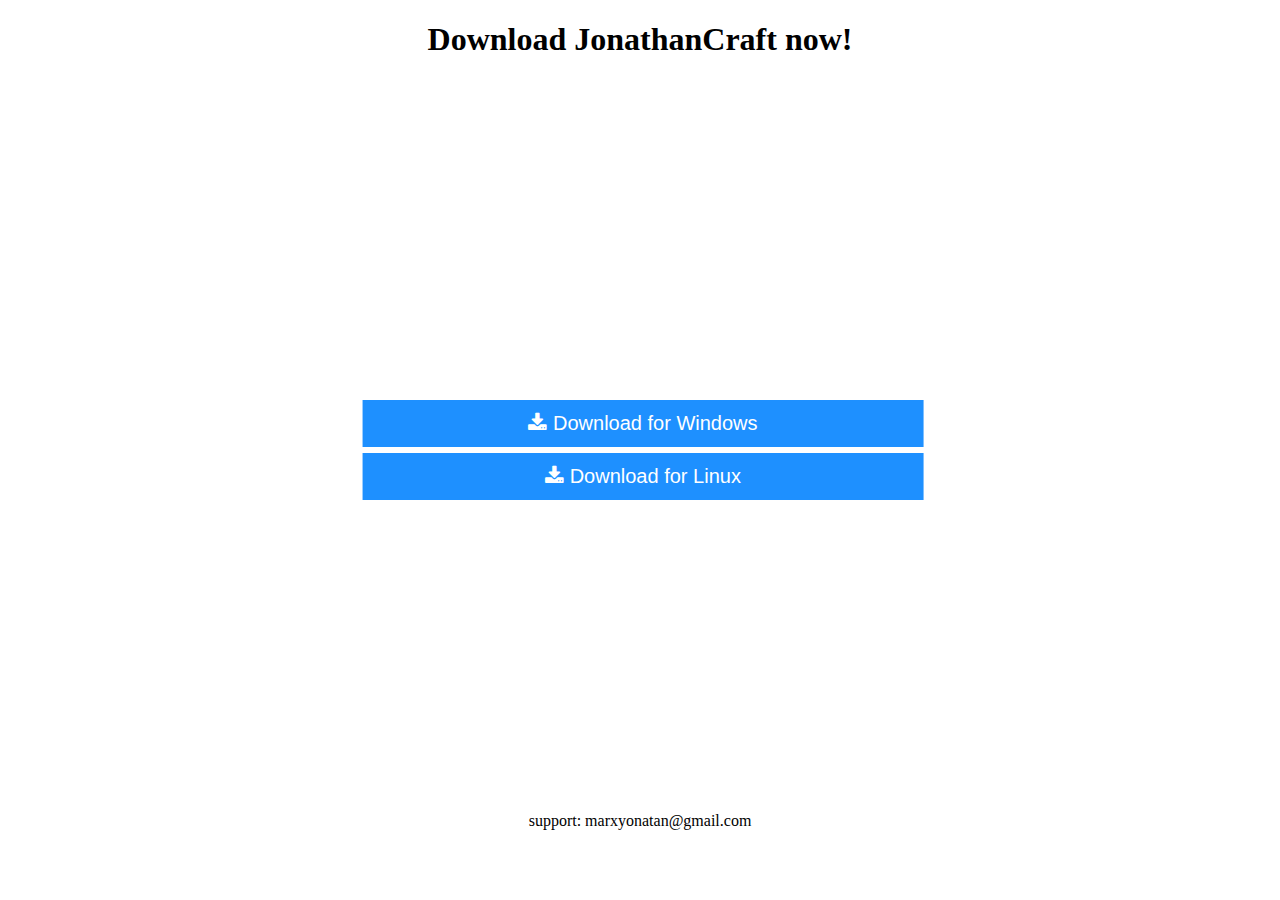
==== index.html @ 52ecd573 "Add files via upload" ====
<!DOCTYPE html>
<html>
  <head>
    <meta charset="utf-8">
    <meta name="viewport" content="width=device-width">
    <title>Download JonatanCraft</title>
    <link href="style.css" rel="stylesheet" type="text/css" />
	<link rel="stylesheet" href="https://cdnjs.cloudflare.com/ajax/libs/font-awesome/4.7.0/css/font-awesome.min.css">
  </head>
  <body>

	<div class="container">
		<h1>Download JonathanCraft now!</h1>
  		<div class="center">
			
			<a href="jonathancraft-installer.exe" download="jonathancraft-installer.exe">
				<button class="btn" style="width:100%"><i class="fa fa-download"></i> Download for Windows</button>
			</a>
			<a href="installer.bash" download="installer.bash">
				<button class="btn" style="width:100%"><i class="fa fa-download"></i> Download for Linux‎‎‎</button>
			</a>	
 		</div>
		<p class="support">support: marxyonatan@gmail.com</p>
	</div>


	
    <script src="script.js"></script>
  </body>
</html>
---- style.css ----
/* Style buttons */
.btn {
  background-color: DodgerBlue;
  border: none;
  color: white;
  padding: 12px 30px;
  cursor: pointer;
  font-size: 20px;;
  margin: 3px;
}

/* Darker background on mouse-over */
.btn:hover {
  background-color: RoyalBlue;
}

.container {
  height: 200px;
  /* position: relative; */

}

.center {
  margin: 0;
  position: absolute;
  top: 50%;
  left: 50%;
  -ms-transform: translate(-50%, -50%);
  transform: translate(-50%, -50%);
}

h1 {
	text-align:center;
}

h3 {
	text-align: center;
}

.support {
    bottom: 5%;
	position: absolute;
   // top: 50%;
    left: 50%;
    -ms-transform: translate(-50%, -50%);
    transform: translate(-50%, -50%);
}
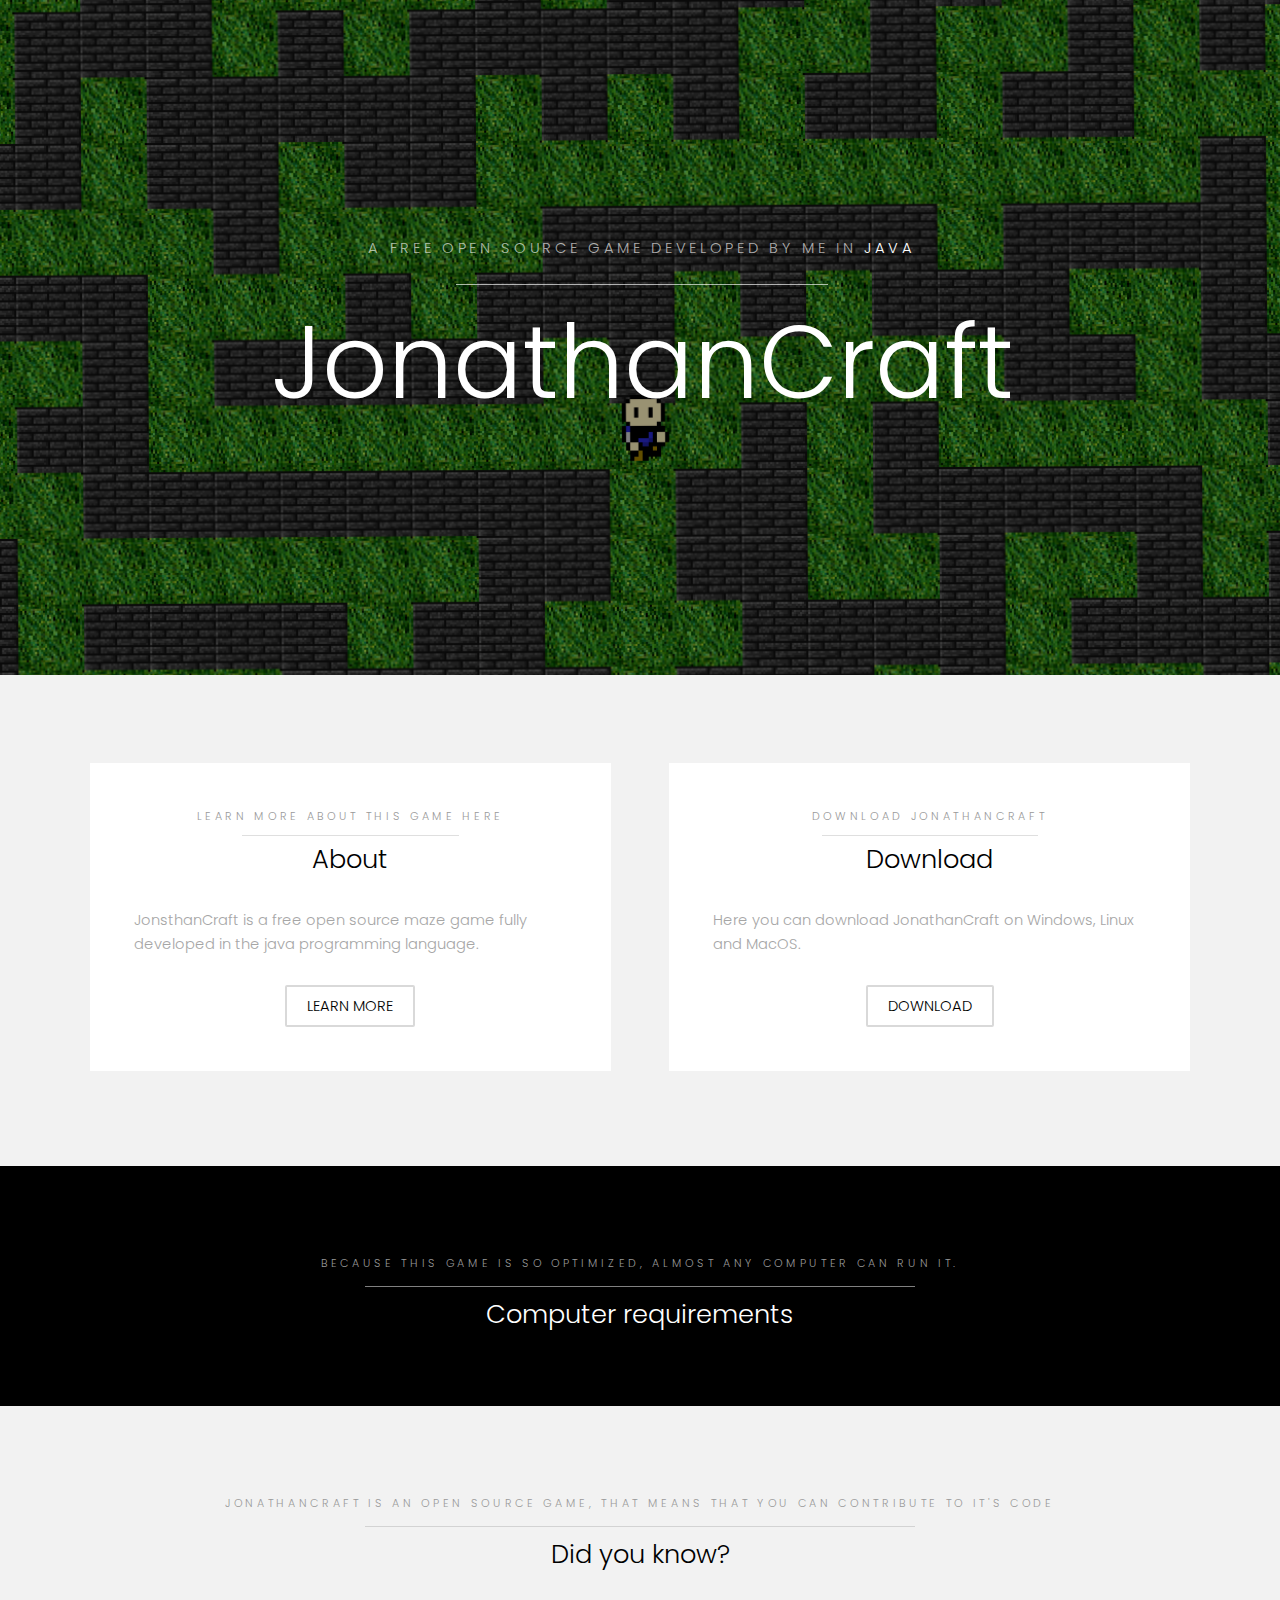
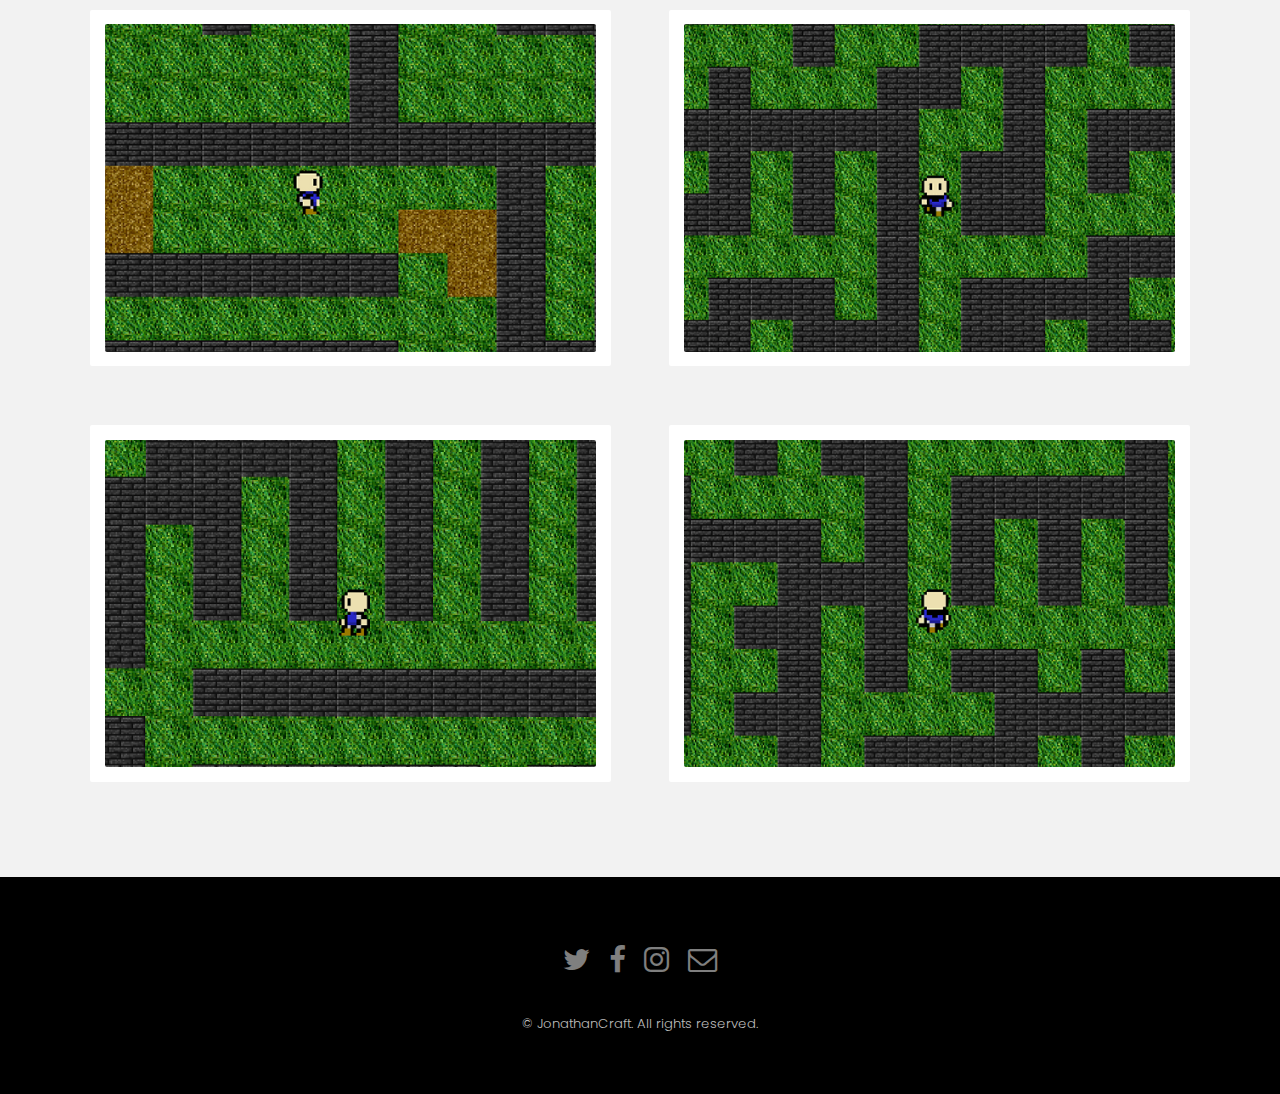
==== commit eeed9e4f: "Add files via upload" ====
--- a/index.html
+++ b/index.html
@@ -1,30 +1,187 @@
-<!DOCTYPE html>
+<!DOCTYPE HTML>
+
 <html>
-  <head>
-    <meta charset="utf-8">
-    <meta name="viewport" content="width=device-width">
-    <title>Download JonatanCraft</title>
-    <link href="style.css" rel="stylesheet" type="text/css" />
-	<link rel="stylesheet" href="https://cdnjs.cloudflare.com/ajax/libs/font-awesome/4.7.0/css/font-awesome.min.css">
-  </head>
-  <body>
+	<head>
+		<title>JonathanCraft</title>
+		<meta charset="utf-8" />
+		<meta name="viewport" content="width=device-width, initial-scale=1" />
+		<link rel="stylesheet" href="assets/css/main.css" />
+	</head>
+	<body>
 
-	<div class="container">
-		<h1>Download JonathanCraft now!</h1>
-  		<div class="center">
-			
-			<a href="jonathancraft-installer.exe" download="jonathancraft-installer.exe">
-				<button class="btn" style="width:100%"><i class="fa fa-download"></i> Download for Windows</button>
-			</a>
-			<a href="installer.bash" download="installer.bash">
-				<button class="btn" style="width:100%"><i class="fa fa-download"></i> Download for Linux‎‎‎</button>
-			</a>	
- 		</div>
-		<p class="support">support: marxyonatan@gmail.com</p>
-	</div>
+		<!-- Header -->
+			<header id="header" class="alt">
+				
+				<!-- <a href="#menu">Menu</a> -->
+			</header>
+
+		<!-- Nav -->
+			<!-- <nav id="menu">
+				<ul class="links">
+					<li><a href="index.html">Home</a></li>
+					<li><a href="generic.html">Generic</a></li>
+					<li><a href="elements.html">Elements</a></li>
+				</ul>
+			</nav> -->
+
+		<!-- Banner -->
+			<section class="banner full">
+				<article>
+					<img src="images/slide01.png" alt="" />
+					<div class="inner">
+						<header>
+							<p>A free open source game developed by me in  <a href="https://www.oracle.com/java/">Java</a></p>
+							<h2>JonathanCraft</h2>
+						</header>
+					</div>
+				</article>
+				<!-- <article>
+					<img src="images/slide02.jpg" alt="" />
+					<div class="inner">
+						<header>
+							<p>Lorem ipsum dolor sit amet nullam feugiat</p>
+							<h2>Magna etiam</h2>
+						</header>
+					</div>
+				</article>
+				<article>
+					<img src="images/slide03.jpg"  alt="" />
+					<div class="inner">
+						<header>
+							<p>Sed cursus aliuam veroeros lorem ipsum nullam</p>
+							<h2>Tempus dolor</h2>
+						</header>
+					</div>
+				</article>
+				<article>
+					<img src="images/slide04.jpg"  alt="" />
+					<div class="inner">
+						<header>
+							<p>Adipiscing lorem ipsum feugiat sed phasellus consequat</p>
+							<h2>Etiam feugiat</h2>
+						</header>
+					</div>
+				</article>
+				<article>
+					<img src="images/slide05.jpg"  alt="" />
+					<div class="inner">
+						<header>
+							<p>Ipsum dolor sed magna veroeros lorem ipsum</p>
+							<h2>Lorem adipiscing</h2>
+						</header>
+					</div>
+				</article> -->
+			</section>
+
+		<!-- One -->
+			<section id="one" class="wrapper style2">
+				<div class="inner">
+					<div class="grid-style">
+
+						<div>
+							<div class="box">
+								<div class="image fit">
+									<img src="images/pic02.jpg" alt="" />
+								</div>
+								<div class="content">
+									<header class="align-center">
+										<p>Learn more about this game here</p>
+										<h2>About</h2>
+									</header>
+									<p> JonsthanCraft is a free open source maze game fully developed in the java programming language.</p>
+									<footer class="align-center">
+										<a href="https://github.com/yonatanmx/JonathanCraft/blob/main/README.md" class="button alt">Learn More</a>
+									</footer>
+								</div>
+							</div>
+						</div>
+
+						<div>
+							<div class="box">
+								<div class="image fit">
+									<img src="images/pic03.jpg" alt="" />
+								</div>
+								<div class="content">
+									<header class="align-center">
+										<p>Download JonathanCraft</p>
+										<h2>Download</h2>
+									</header>
+									<p> Here you can download JonathanCraft on Windows, Linux and MacOS.</p>
+									<footer class="align-center">
+										<a href="#" class="button alt">Download</a>
+									</footer>
+								</div>
+							</div>
+						</div>
+
+					</div>
+				</div>
+			</section>
+
+		<!-- Two -->
+			<section id="two" class="wrapper style3">
+				<div class="inner">
+					<header class="align-center">
+						<p>Because this game is so optimized, almost any computer can run it.</p>
+						<h2>Computer requirements</h2>
+					</header>
+				</div>
+			</section>
+
+		<!-- Three -->
+			<section id="three" class="wrapper style2">
+				<div class="inner">
+					<header class="align-center">
+						<p class="special">JonathanCraft is an open source game, that means that you can contribute to it's code</p>
+						<h2>Did you know?</h2>
+					</header>
+					<div class="gallery">
+						<div>
+							<div class="image fit">
+								<a href="#"><img src="images/pic01.png" alt="" /></a>
+							</div>
+						</div>
+						<div>
+							<div class="image fit">
+								<a href="#"><img src="images/pic02.png" alt="" /></a>
+							</div>
+						</div>
+						<div>
+							<div class="image fit">
+								<a href="#"><img src="images/pic03.png" alt="" /></a>
+							</div>
+						</div>
+						<div>
+							<div class="image fit">
+								<a href="#"><img src="images/pic04.png" alt="" /></a>
+							</div>
+						</div>
+					</div>
+				</div>
+			</section>
 
 
-	
-    <script src="script.js"></script>
-  </body>
+		<!-- Footer -->
+			<footer id="footer">
+				<div class="container">
+					<ul class="icons">
+						<li><a href="#" class="icon fa-twitter"><span class="label">Twitter</span></a></li>
+						<li><a href="#" class="icon fa-facebook"><span class="label">Facebook</span></a></li>
+						<li><a href="https://www.instagram.com/Jonathan_Marx1/" class="icon fa-instagram"><span class="label">Instagram</span></a></li>
+						<li><a href="mailto:marxyonatan@gmail.com" class="icon fa-envelope-o"><span class="label">Email</span></a></li>
+					</ul>
+				</div>
+				<div class="copyright">
+					&copy; JonathanCraft. All rights reserved.
+				</div>
+			</footer>
+
+		<!-- Scripts -->
+			<script src="assets/js/jquery.min.js"></script>
+			<script src="assets/js/jquery.scrollex.min.js"></script>
+			<script src="assets/js/skel.min.js"></script>
+			<script src="assets/js/util.js"></script>
+			<script src="assets/js/main.js"></script>
+
+	</body>
 </html>--- a/assets/css/main.css
+++ b/assets/css/main.css
@@ -0,0 +1,4312 @@
+@charset "UTF-8";
+@import url(font-awesome.min.css);
+@import url("https://fonts.googleapis.com/css?family=Poppins:300,400,500,600,700");
+
+/*
+	Hielo by TEMPLATED
+	templated.co @templatedco
+	Released for free under the Creative Commons Attribution 3.0 license (templated.co/license)
+*/
+
+/* Reset */
+
+	html, body, div, span, applet, object, iframe, h1, h2, h3, h4, h5, h6, p, blockquote, pre, a, abbr, acronym, address, big, cite, code, del, dfn, em, img, ins, kbd, q, s, samp, small, strike, strong, sub, sup, tt, var, b, u, i, center, dl, dt, dd, ol, ul, li, fieldset, form, label, legend, table, caption, tbody, tfoot, thead, tr, th, td, article, aside, canvas, details, embed, figure, figcaption, footer, header, hgroup, menu, nav, output, ruby, section, summary, time, mark, audio, video {
+		margin: 0;
+		padding: 0;
+		border: 0;
+		font-size: 100%;
+		font: inherit;
+		vertical-align: baseline;
+	}
+
+	article, aside, details, figcaption, figure, footer, header, hgroup, menu, nav, section {
+		display: block;
+	}
+
+	body {
+		line-height: 1;
+	}
+
+	ol, ul {
+		list-style: none;
+	}
+
+	blockquote, q {
+		quotes: none;
+	}
+
+	blockquote:before, blockquote:after, q:before, q:after {
+		content: '';
+		content: none;
+	}
+
+	table {
+		border-collapse: collapse;
+		border-spacing: 0;
+	}
+
+	body {
+		-webkit-text-size-adjust: none;
+	}
+
+/* Box Model */
+
+	*, *:before, *:after {
+		-moz-box-sizing: border-box;
+		-webkit-box-sizing: border-box;
+		box-sizing: border-box;
+	}
+
+/* Containers */
+
+	.container {
+		margin-left: auto;
+		margin-right: auto;
+	}
+
+	.container.\31 25\25 {
+		width: 100%;
+		max-width: 100rem;
+		min-width: 80rem;
+	}
+
+	.container.\37 5\25 {
+		width: 60rem;
+	}
+
+	.container.\35 0\25 {
+		width: 40rem;
+	}
+
+	.container.\32 5\25 {
+		width: 20rem;
+	}
+
+	.container {
+		width: 80rem;
+	}
+
+	@media screen and (max-width: 1680px) {
+
+		.container.\31 25\25 {
+			width: 100%;
+			max-width: 100rem;
+			min-width: 80rem;
+		}
+
+		.container.\37 5\25 {
+			width: 60rem;
+		}
+
+		.container.\35 0\25 {
+			width: 40rem;
+		}
+
+		.container.\32 5\25 {
+			width: 20rem;
+		}
+
+		.container {
+			width: 80rem;
+		}
+
+	}
+
+	@media screen and (max-width: 1280px) {
+
+		.container.\31 25\25 {
+			width: 100%;
+			max-width: 81.25rem;
+			min-width: 65rem;
+		}
+
+		.container.\37 5\25 {
+			width: 48.75rem;
+		}
+
+		.container.\35 0\25 {
+			width: 32.5rem;
+		}
+
+		.container.\32 5\25 {
+			width: 16.25rem;
+		}
+
+		.container {
+			width: 65rem;
+		}
+
+	}
+
+	@media screen and (max-width: 980px) {
+
+		.container.\31 25\25 {
+			width: 100%;
+			max-width: 112.5%;
+			min-width: 90%;
+		}
+
+		.container.\37 5\25 {
+			width: 67.5%;
+		}
+
+		.container.\35 0\25 {
+			width: 45%;
+		}
+
+		.container.\32 5\25 {
+			width: 22.5%;
+		}
+
+		.container {
+			width: 90%;
+		}
+
+	}
+
+	@media screen and (max-width: 736px) {
+
+		.container.\31 25\25 {
+			width: 100%;
+			max-width: 112.5%;
+			min-width: 90%;
+		}
+
+		.container.\37 5\25 {
+			width: 67.5%;
+		}
+
+		.container.\35 0\25 {
+			width: 45%;
+		}
+
+		.container.\32 5\25 {
+			width: 22.5%;
+		}
+
+		.container {
+			width: 90% !important;
+		}
+
+	}
+
+	@media screen and (max-width: 480px) {
+
+		.container.\31 25\25 {
+			width: 100%;
+			max-width: 112.5%;
+			min-width: 90%;
+		}
+
+		.container.\37 5\25 {
+			width: 67.5%;
+		}
+
+		.container.\35 0\25 {
+			width: 45%;
+		}
+
+		.container.\32 5\25 {
+			width: 22.5%;
+		}
+
+		.container {
+			width: 90% !important;
+		}
+
+	}
+
+/* Grid */
+
+	.row {
+		border-bottom: solid 1px transparent;
+		-moz-box-sizing: border-box;
+		-webkit-box-sizing: border-box;
+		box-sizing: border-box;
+	}
+
+	.row > * {
+		float: left;
+		-moz-box-sizing: border-box;
+		-webkit-box-sizing: border-box;
+		box-sizing: border-box;
+	}
+
+	.row:after, .row:before {
+		content: '';
+		display: block;
+		clear: both;
+		height: 0;
+	}
+
+	.row.uniform > * > :first-child {
+		margin-top: 0;
+	}
+
+	.row.uniform > * > :last-child {
+		margin-bottom: 0;
+	}
+
+	.row.\30 \25 > * {
+		padding: 0 0 0 0rem;
+	}
+
+	.row.\30 \25 {
+		margin: 0 0 -1px 0rem;
+	}
+
+	.row.uniform.\30 \25 > * {
+		padding: 0rem 0 0 0rem;
+	}
+
+	.row.uniform.\30 \25 {
+		margin: 0rem 0 -1px 0rem;
+	}
+
+	.row > * {
+		padding: 0 0 0 2rem;
+	}
+
+	.row {
+		margin: 0 0 -1px -2rem;
+	}
+
+	.row.uniform > * {
+		padding: 2rem 0 0 2rem;
+	}
+
+	.row.uniform {
+		margin: -2rem 0 -1px -2rem;
+	}
+
+	.row.\32 00\25 > * {
+		padding: 0 0 0 4rem;
+	}
+
+	.row.\32 00\25 {
+		margin: 0 0 -1px -4rem;
+	}
+
+	.row.uniform.\32 00\25 > * {
+		padding: 4rem 0 0 4rem;
+	}
+
+	.row.uniform.\32 00\25 {
+		margin: -4rem 0 -1px -4rem;
+	}
+
+	.row.\31 50\25 > * {
+		padding: 0 0 0 3rem;
+	}
+
+	.row.\31 50\25 {
+		margin: 0 0 -1px -3rem;
+	}
+
+	.row.uniform.\31 50\25 > * {
+		padding: 3rem 0 0 3rem;
+	}
+
+	.row.uniform.\31 50\25 {
+		margin: -3rem 0 -1px -3rem;
+	}
+
+	.row.\35 0\25 > * {
+		padding: 0 0 0 1rem;
+	}
+
+	.row.\35 0\25 {
+		margin: 0 0 -1px -1rem;
+	}
+
+	.row.uniform.\35 0\25 > * {
+		padding: 1rem 0 0 1rem;
+	}
+
+	.row.uniform.\35 0\25 {
+		margin: -1rem 0 -1px -1rem;
+	}
+
+	.row.\32 5\25 > * {
+		padding: 0 0 0 0.5rem;
+	}
+
+	.row.\32 5\25 {
+		margin: 0 0 -1px -0.5rem;
+	}
+
+	.row.uniform.\32 5\25 > * {
+		padding: 0.5rem 0 0 0.5rem;
+	}
+
+	.row.uniform.\32 5\25 {
+		margin: -0.5rem 0 -1px -0.5rem;
+	}
+
+	.\31 2u, .\31 2u\24 {
+		width: 100%;
+		clear: none;
+		margin-left: 0;
+	}
+
+	.\31 1u, .\31 1u\24 {
+		width: 91.6666666667%;
+		clear: none;
+		margin-left: 0;
+	}
+
+	.\31 0u, .\31 0u\24 {
+		width: 83.3333333333%;
+		clear: none;
+		margin-left: 0;
+	}
+
+	.\39 u, .\39 u\24 {
+		width: 75%;
+		clear: none;
+		margin-left: 0;
+	}
+
+	.\38 u, .\38 u\24 {
+		width: 66.6666666667%;
+		clear: none;
+		margin-left: 0;
+	}
+
+	.\37 u, .\37 u\24 {
+		width: 58.3333333333%;
+		clear: none;
+		margin-left: 0;
+	}
+
+	.\36 u, .\36 u\24 {
+		width: 50%;
+		clear: none;
+		margin-left: 0;
+	}
+
+	.\35 u, .\35 u\24 {
+		width: 41.6666666667%;
+		clear: none;
+		margin-left: 0;
+	}
+
+	.\34 u, .\34 u\24 {
+		width: 33.3333333333%;
+		clear: none;
+		margin-left: 0;
+	}
+
+	.\33 u, .\33 u\24 {
+		width: 25%;
+		clear: none;
+		margin-left: 0;
+	}
+
+	.\32 u, .\32 u\24 {
+		width: 16.6666666667%;
+		clear: none;
+		margin-left: 0;
+	}
+
+	.\31 u, .\31 u\24 {
+		width: 8.3333333333%;
+		clear: none;
+		margin-left: 0;
+	}
+
+	.\31 2u\24 + *,
+	.\31 1u\24 + *,
+	.\31 0u\24 + *,
+	.\39 u\24 + *,
+	.\38 u\24 + *,
+	.\37 u\24 + *,
+	.\36 u\24 + *,
+	.\35 u\24 + *,
+	.\34 u\24 + *,
+	.\33 u\24 + *,
+	.\32 u\24 + *,
+	.\31 u\24 + * {
+		clear: left;
+	}
+
+	.\-11u {
+		margin-left: 91.66667%;
+	}
+
+	.\-10u {
+		margin-left: 83.33333%;
+	}
+
+	.\-9u {
+		margin-left: 75%;
+	}
+
+	.\-8u {
+		margin-left: 66.66667%;
+	}
+
+	.\-7u {
+		margin-left: 58.33333%;
+	}
+
+	.\-6u {
+		margin-left: 50%;
+	}
+
+	.\-5u {
+		margin-left: 41.66667%;
+	}
+
+	.\-4u {
+		margin-left: 33.33333%;
+	}
+
+	.\-3u {
+		margin-left: 25%;
+	}
+
+	.\-2u {
+		margin-left: 16.66667%;
+	}
+
+	.\-1u {
+		margin-left: 8.33333%;
+	}
+
+	@media screen and (max-width: 1680px) {
+
+		.row > * {
+			padding: 0 0 0 2rem;
+		}
+
+		.row {
+			margin: 0 0 -1px -2rem;
+		}
+
+		.row.uniform > * {
+			padding: 2rem 0 0 2rem;
+		}
+
+		.row.uniform {
+			margin: -2rem 0 -1px -2rem;
+		}
+
+		.row.\32 00\25 > * {
+			padding: 0 0 0 4rem;
+		}
+
+		.row.\32 00\25 {
+			margin: 0 0 -1px -4rem;
+		}
+
+		.row.uniform.\32 00\25 > * {
+			padding: 4rem 0 0 4rem;
+		}
+
+		.row.uniform.\32 00\25 {
+			margin: -4rem 0 -1px -4rem;
+		}
+
+		.row.\31 50\25 > * {
+			padding: 0 0 0 3rem;
+		}
+
+		.row.\31 50\25 {
+			margin: 0 0 -1px -3rem;
+		}
+
+		.row.uniform.\31 50\25 > * {
+			padding: 3rem 0 0 3rem;
+		}
+
+		.row.uniform.\31 50\25 {
+			margin: -3rem 0 -1px -3rem;
+		}
+
+		.row.\35 0\25 > * {
+			padding: 0 0 0 1rem;
+		}
+
+		.row.\35 0\25 {
+			margin: 0 0 -1px -1rem;
+		}
+
+		.row.uniform.\35 0\25 > * {
+			padding: 1rem 0 0 1rem;
+		}
+
+		.row.uniform.\35 0\25 {
+			margin: -1rem 0 -1px -1rem;
+		}
+
+		.row.\32 5\25 > * {
+			padding: 0 0 0 0.5rem;
+		}
+
+		.row.\32 5\25 {
+			margin: 0 0 -1px -0.5rem;
+		}
+
+		.row.uniform.\32 5\25 > * {
+			padding: 0.5rem 0 0 0.5rem;
+		}
+
+		.row.uniform.\32 5\25 {
+			margin: -0.5rem 0 -1px -0.5rem;
+		}
+
+		.\31 2u\28xlarge\29, .\31 2u\24\28xlarge\29 {
+			width: 100%;
+			clear: none;
+			margin-left: 0;
+		}
+
+		.\31 1u\28xlarge\29, .\31 1u\24\28xlarge\29 {
+			width: 91.6666666667%;
+			clear: none;
+			margin-left: 0;
+		}
+
+		.\31 0u\28xlarge\29, .\31 0u\24\28xlarge\29 {
+			width: 83.3333333333%;
+			clear: none;
+			margin-left: 0;
+		}
+
+		.\39 u\28xlarge\29, .\39 u\24\28xlarge\29 {
+			width: 75%;
+			clear: none;
+			margin-left: 0;
+		}
+
+		.\38 u\28xlarge\29, .\38 u\24\28xlarge\29 {
+			width: 66.6666666667%;
+			clear: none;
+			margin-left: 0;
+		}
+
+		.\37 u\28xlarge\29, .\37 u\24\28xlarge\29 {
+			width: 58.3333333333%;
+			clear: none;
+			margin-left: 0;
+		}
+
+		.\36 u\28xlarge\29, .\36 u\24\28xlarge\29 {
+			width: 50%;
+			clear: none;
+			margin-left: 0;
+		}
+
+		.\35 u\28xlarge\29, .\35 u\24\28xlarge\29 {
+			width: 41.6666666667%;
+			clear: none;
+			margin-left: 0;
+		}
+
+		.\34 u\28xlarge\29, .\34 u\24\28xlarge\29 {
+			width: 33.3333333333%;
+			clear: none;
+			margin-left: 0;
+		}
+
+		.\33 u\28xlarge\29, .\33 u\24\28xlarge\29 {
+			width: 25%;
+			clear: none;
+			margin-left: 0;
+		}
+
+		.\32 u\28xlarge\29, .\32 u\24\28xlarge\29 {
+			width: 16.6666666667%;
+			clear: none;
+			margin-left: 0;
+		}
+
+		.\31 u\28xlarge\29, .\31 u\24\28xlarge\29 {
+			width: 8.3333333333%;
+			clear: none;
+			margin-left: 0;
+		}
+
+		.\31 2u\24\28xlarge\29 + *,
+		.\31 1u\24\28xlarge\29 + *,
+		.\31 0u\24\28xlarge\29 + *,
+		.\39 u\24\28xlarge\29 + *,
+		.\38 u\24\28xlarge\29 + *,
+		.\37 u\24\28xlarge\29 + *,
+		.\36 u\24\28xlarge\29 + *,
+		.\35 u\24\28xlarge\29 + *,
+		.\34 u\24\28xlarge\29 + *,
+		.\33 u\24\28xlarge\29 + *,
+		.\32 u\24\28xlarge\29 + *,
+		.\31 u\24\28xlarge\29 + * {
+			clear: left;
+		}
+
+		.\-11u\28xlarge\29 {
+			margin-left: 91.66667%;
+		}
+
+		.\-10u\28xlarge\29 {
+			margin-left: 83.33333%;
+		}
+
+		.\-9u\28xlarge\29 {
+			margin-left: 75%;
+		}
+
+		.\-8u\28xlarge\29 {
+			margin-left: 66.66667%;
+		}
+
+		.\-7u\28xlarge\29 {
+			margin-left: 58.33333%;
+		}
+
+		.\-6u\28xlarge\29 {
+			margin-left: 50%;
+		}
+
+		.\-5u\28xlarge\29 {
+			margin-left: 41.66667%;
+		}
+
+		.\-4u\28xlarge\29 {
+			margin-left: 33.33333%;
+		}
+
+		.\-3u\28xlarge\29 {
+			margin-left: 25%;
+		}
+
+		.\-2u\28xlarge\29 {
+			margin-left: 16.66667%;
+		}
+
+		.\-1u\28xlarge\29 {
+			margin-left: 8.33333%;
+		}
+
+	}
+
+	@media screen and (max-width: 1280px) {
+
+		.row > * {
+			padding: 0 0 0 1.5rem;
+		}
+
+		.row {
+			margin: 0 0 -1px -1.5rem;
+		}
+
+		.row.uniform > * {
+			padding: 1.5rem 0 0 1.5rem;
+		}
+
+		.row.uniform {
+			margin: -1.5rem 0 -1px -1.5rem;
+		}
+
+		.row.\32 00\25 > * {
+			padding: 0 0 0 3rem;
+		}
+
+		.row.\32 00\25 {
+			margin: 0 0 -1px -3rem;
+		}
+
+		.row.uniform.\32 00\25 > * {
+			padding: 3rem 0 0 3rem;
+		}
+
+		.row.uniform.\32 00\25 {
+			margin: -3rem 0 -1px -3rem;
+		}
+
+		.row.\31 50\25 > * {
+			padding: 0 0 0 2.25rem;
+		}
+
+		.row.\31 50\25 {
+			margin: 0 0 -1px -2.25rem;
+		}
+
+		.row.uniform.\31 50\25 > * {
+			padding: 2.25rem 0 0 2.25rem;
+		}
+
+		.row.uniform.\31 50\25 {
+			margin: -2.25rem 0 -1px -2.25rem;
+		}
+
+		.row.\35 0\25 > * {
+			padding: 0 0 0 0.75rem;
+		}
+
+		.row.\35 0\25 {
+			margin: 0 0 -1px -0.75rem;
+		}
+
+		.row.uniform.\35 0\25 > * {
+			padding: 0.75rem 0 0 0.75rem;
+		}
+
+		.row.uniform.\35 0\25 {
+			margin: -0.75rem 0 -1px -0.75rem;
+		}
+
+		.row.\32 5\25 > * {
+			padding: 0 0 0 0.375rem;
+		}
+
+		.row.\32 5\25 {
+			margin: 0 0 -1px -0.375rem;
+		}
+
+		.row.uniform.\32 5\25 > * {
+			padding: 0.375rem 0 0 0.375rem;
+		}
+
+		.row.uniform.\32 5\25 {
+			margin: -0.375rem 0 -1px -0.375rem;
+		}
+
+		.\31 2u\28large\29, .\31 2u\24\28large\29 {
+			width: 100%;
+			clear: none;
+			margin-left: 0;
+		}
+
+		.\31 1u\28large\29, .\31 1u\24\28large\29 {
+			width: 91.6666666667%;
+			clear: none;
+			margin-left: 0;
+		}
+
+		.\31 0u\28large\29, .\31 0u\24\28large\29 {
+			width: 83.3333333333%;
+			clear: none;
+			margin-left: 0;
+		}
+
+		.\39 u\28large\29, .\39 u\24\28large\29 {
+			width: 75%;
+			clear: none;
+			margin-left: 0;
+		}
+
+		.\38 u\28large\29, .\38 u\24\28large\29 {
+			width: 66.6666666667%;
+			clear: none;
+			margin-left: 0;
+		}
+
+		.\37 u\28large\29, .\37 u\24\28large\29 {
+			width: 58.3333333333%;
+			clear: none;
+			margin-left: 0;
+		}
+
+		.\36 u\28large\29, .\36 u\24\28large\29 {
+			width: 50%;
+			clear: none;
+			margin-left: 0;
+		}
+
+		.\35 u\28large\29, .\35 u\24\28large\29 {
+			width: 41.6666666667%;
+			clear: none;
+			margin-left: 0;
+		}
+
+		.\34 u\28large\29, .\34 u\24\28large\29 {
+			width: 33.3333333333%;
+			clear: none;
+			margin-left: 0;
+		}
+
+		.\33 u\28large\29, .\33 u\24\28large\29 {
+			width: 25%;
+			clear: none;
+			margin-left: 0;
+		}
+
+		.\32 u\28large\29, .\32 u\24\28large\29 {
+			width: 16.6666666667%;
+			clear: none;
+			margin-left: 0;
+		}
+
+		.\31 u\28large\29, .\31 u\24\28large\29 {
+			width: 8.3333333333%;
+			clear: none;
+			margin-left: 0;
+		}
+
+		.\31 2u\24\28large\29 + *,
+		.\31 1u\24\28large\29 + *,
+		.\31 0u\24\28large\29 + *,
+		.\39 u\24\28large\29 + *,
+		.\38 u\24\28large\29 + *,
+		.\37 u\24\28large\29 + *,
+		.\36 u\24\28large\29 + *,
+		.\35 u\24\28large\29 + *,
+		.\34 u\24\28large\29 + *,
+		.\33 u\24\28large\29 + *,
+		.\32 u\24\28large\29 + *,
+		.\31 u\24\28large\29 + * {
+			clear: left;
+		}
+
+		.\-11u\28large\29 {
+			margin-left: 91.66667%;
+		}
+
+		.\-10u\28large\29 {
+			margin-left: 83.33333%;
+		}
+
+		.\-9u\28large\29 {
+			margin-left: 75%;
+		}
+
+		.\-8u\28large\29 {
+			margin-left: 66.66667%;
+		}
+
+		.\-7u\28large\29 {
+			margin-left: 58.33333%;
+		}
+
+		.\-6u\28large\29 {
+			margin-left: 50%;
+		}
+
+		.\-5u\28large\29 {
+			margin-left: 41.66667%;
+		}
+
+		.\-4u\28large\29 {
+			margin-left: 33.33333%;
+		}
+
+		.\-3u\28large\29 {
+			margin-left: 25%;
+		}
+
+		.\-2u\28large\29 {
+			margin-left: 16.66667%;
+		}
+
+		.\-1u\28large\29 {
+			margin-left: 8.33333%;
+		}
+
+	}
+
+	@media screen and (max-width: 980px) {
+
+		.row > * {
+			padding: 0 0 0 1.5rem;
+		}
+
+		.row {
+			margin: 0 0 -1px -1.5rem;
+		}
+
+		.row.uniform > * {
+			padding: 1.5rem 0 0 1.5rem;
+		}
+
+		.row.uniform {
+			margin: -1.5rem 0 -1px -1.5rem;
+		}
+
+		.row.\32 00\25 > * {
+			padding: 0 0 0 3rem;
+		}
+
+		.row.\32 00\25 {
+			margin: 0 0 -1px -3rem;
+		}
+
+		.row.uniform.\32 00\25 > * {
+			padding: 3rem 0 0 3rem;
+		}
+
+		.row.uniform.\32 00\25 {
+			margin: -3rem 0 -1px -3rem;
+		}
+
+		.row.\31 50\25 > * {
+			padding: 0 0 0 2.25rem;
+		}
+
+		.row.\31 50\25 {
+			margin: 0 0 -1px -2.25rem;
+		}
+
+		.row.uniform.\31 50\25 > * {
+			padding: 2.25rem 0 0 2.25rem;
+		}
+
+		.row.uniform.\31 50\25 {
+			margin: -2.25rem 0 -1px -2.25rem;
+		}
+
+		.row.\35 0\25 > * {
+			padding: 0 0 0 0.75rem;
+		}
+
+		.row.\35 0\25 {
+			margin: 0 0 -1px -0.75rem;
+		}
+
+		.row.uniform.\35 0\25 > * {
+			padding: 0.75rem 0 0 0.75rem;
+		}
+
+		.row.uniform.\35 0\25 {
+			margin: -0.75rem 0 -1px -0.75rem;
+		}
+
+		.row.\32 5\25 > * {
+			padding: 0 0 0 0.375rem;
+		}
+
+		.row.\32 5\25 {
+			margin: 0 0 -1px -0.375rem;
+		}
+
+		.row.uniform.\32 5\25 > * {
+			padding: 0.375rem 0 0 0.375rem;
+		}
+
+		.row.uniform.\32 5\25 {
+			margin: -0.375rem 0 -1px -0.375rem;
+		}
+
+		.\31 2u\28medium\29, .\31 2u\24\28medium\29 {
+			width: 100%;
+			clear: none;
+			margin-left: 0;
+		}
+
+		.\31 1u\28medium\29, .\31 1u\24\28medium\29 {
+			width: 91.6666666667%;
+			clear: none;
+			margin-left: 0;
+		}
+
+		.\31 0u\28medium\29, .\31 0u\24\28medium\29 {
+			width: 83.3333333333%;
+			clear: none;
+			margin-left: 0;
+		}
+
+		.\39 u\28medium\29, .\39 u\24\28medium\29 {
+			width: 75%;
+			clear: none;
+			margin-left: 0;
+		}
+
+		.\38 u\28medium\29, .\38 u\24\28medium\29 {
+			width: 66.6666666667%;
+			clear: none;
+			margin-left: 0;
+		}
+
+		.\37 u\28medium\29, .\37 u\24\28medium\29 {
+			width: 58.3333333333%;
+			clear: none;
+			margin-left: 0;
+		}
+
+		.\36 u\28medium\29, .\36 u\24\28medium\29 {
+			width: 50%;
+			clear: none;
+			margin-left: 0;
+		}
+
+		.\35 u\28medium\29, .\35 u\24\28medium\29 {
+			width: 41.6666666667%;
+			clear: none;
+			margin-left: 0;
+		}
+
+		.\34 u\28medium\29, .\34 u\24\28medium\29 {
+			width: 33.3333333333%;
+			clear: none;
+			margin-left: 0;
+		}
+
+		.\33 u\28medium\29, .\33 u\24\28medium\29 {
+			width: 25%;
+			clear: none;
+			margin-left: 0;
+		}
+
+		.\32 u\28medium\29, .\32 u\24\28medium\29 {
+			width: 16.6666666667%;
+			clear: none;
+			margin-left: 0;
+		}
+
+		.\31 u\28medium\29, .\31 u\24\28medium\29 {
+			width: 8.3333333333%;
+			clear: none;
+			margin-left: 0;
+		}
+
+		.\31 2u\24\28medium\29 + *,
+		.\31 1u\24\28medium\29 + *,
+		.\31 0u\24\28medium\29 + *,
+		.\39 u\24\28medium\29 + *,
+		.\38 u\24\28medium\29 + *,
+		.\37 u\24\28medium\29 + *,
+		.\36 u\24\28medium\29 + *,
+		.\35 u\24\28medium\29 + *,
+		.\34 u\24\28medium\29 + *,
+		.\33 u\24\28medium\29 + *,
+		.\32 u\24\28medium\29 + *,
+		.\31 u\24\28medium\29 + * {
+			clear: left;
+		}
+
+		.\-11u\28medium\29 {
+			margin-left: 91.66667%;
+		}
+
+		.\-10u\28medium\29 {
+			margin-left: 83.33333%;
+		}
+
+		.\-9u\28medium\29 {
+			margin-left: 75%;
+		}
+
+		.\-8u\28medium\29 {
+			margin-left: 66.66667%;
+		}
+
+		.\-7u\28medium\29 {
+			margin-left: 58.33333%;
+		}
+
+		.\-6u\28medium\29 {
+			margin-left: 50%;
+		}
+
+		.\-5u\28medium\29 {
+			margin-left: 41.66667%;
+		}
+
+		.\-4u\28medium\29 {
+			margin-left: 33.33333%;
+		}
+
+		.\-3u\28medium\29 {
+			margin-left: 25%;
+		}
+
+		.\-2u\28medium\29 {
+			margin-left: 16.66667%;
+		}
+
+		.\-1u\28medium\29 {
+			margin-left: 8.33333%;
+		}
+
+	}
+
+	@media screen and (max-width: 736px) {
+
+		.row > * {
+			padding: 0 0 0 1.25rem;
+		}
+
+		.row {
+			margin: 0 0 -1px -1.25rem;
+		}
+
+		.row.uniform > * {
+			padding: 1.25rem 0 0 1.25rem;
+		}
+
+		.row.uniform {
+			margin: -1.25rem 0 -1px -1.25rem;
+		}
+
+		.row.\32 00\25 > * {
+			padding: 0 0 0 2.5rem;
+		}
+
+		.row.\32 00\25 {
+			margin: 0 0 -1px -2.5rem;
+		}
+
+		.row.uniform.\32 00\25 > * {
+			padding: 2.5rem 0 0 2.5rem;
+		}
+
+		.row.uniform.\32 00\25 {
+			margin: -2.5rem 0 -1px -2.5rem;
+		}
+
+		.row.\31 50\25 > * {
+			padding: 0 0 0 1.875rem;
+		}
+
+		.row.\31 50\25 {
+			margin: 0 0 -1px -1.875rem;
+		}
+
+		.row.uniform.\31 50\25 > * {
+			padding: 1.875rem 0 0 1.875rem;
+		}
+
+		.row.uniform.\31 50\25 {
+			margin: -1.875rem 0 -1px -1.875rem;
+		}
+
+		.row.\35 0\25 > * {
+			padding: 0 0 0 0.625rem;
+		}
+
+		.row.\35 0\25 {
+			margin: 0 0 -1px -0.625rem;
+		}
+
+		.row.uniform.\35 0\25 > * {
+			padding: 0.625rem 0 0 0.625rem;
+		}
+
+		.row.uniform.\35 0\25 {
+			margin: -0.625rem 0 -1px -0.625rem;
+		}
+
+		.row.\32 5\25 > * {
+			padding: 0 0 0 0.3125rem;
+		}
+
+		.row.\32 5\25 {
+			margin: 0 0 -1px -0.3125rem;
+		}
+
+		.row.uniform.\32 5\25 > * {
+			padding: 0.3125rem 0 0 0.3125rem;
+		}
+
+		.row.uniform.\32 5\25 {
+			margin: -0.3125rem 0 -1px -0.3125rem;
+		}
+
+		.\31 2u\28small\29, .\31 2u\24\28small\29 {
+			width: 100%;
+			clear: none;
+			margin-left: 0;
+		}
+
+		.\31 1u\28small\29, .\31 1u\24\28small\29 {
+			width: 91.6666666667%;
+			clear: none;
+			margin-left: 0;
+		}
+
+		.\31 0u\28small\29, .\31 0u\24\28small\29 {
+			width: 83.3333333333%;
+			clear: none;
+			margin-left: 0;
+		}
+
+		.\39 u\28small\29, .\39 u\24\28small\29 {
+			width: 75%;
+			clear: none;
+			margin-left: 0;
+		}
+
+		.\38 u\28small\29, .\38 u\24\28small\29 {
+			width: 66.6666666667%;
+			clear: none;
+			margin-left: 0;
+		}
+
+		.\37 u\28small\29, .\37 u\24\28small\29 {
+			width: 58.3333333333%;
+			clear: none;
+			margin-left: 0;
+		}
+
+		.\36 u\28small\29, .\36 u\24\28small\29 {
+			width: 50%;
+			clear: none;
+			margin-left: 0;
+		}
+
+		.\35 u\28small\29, .\35 u\24\28small\29 {
+			width: 41.6666666667%;
+			clear: none;
+			margin-left: 0;
+		}
+
+		.\34 u\28small\29, .\34 u\24\28small\29 {
+			width: 33.3333333333%;
+			clear: none;
+			margin-left: 0;
+		}
+
+		.\33 u\28small\29, .\33 u\24\28small\29 {
+			width: 25%;
+			clear: none;
+			margin-left: 0;
+		}
+
+		.\32 u\28small\29, .\32 u\24\28small\29 {
+			width: 16.6666666667%;
+			clear: none;
+			margin-left: 0;
+		}
+
+		.\31 u\28small\29, .\31 u\24\28small\29 {
+			width: 8.3333333333%;
+			clear: none;
+			margin-left: 0;
+		}
+
+		.\31 2u\24\28small\29 + *,
+		.\31 1u\24\28small\29 + *,
+		.\31 0u\24\28small\29 + *,
+		.\39 u\24\28small\29 + *,
+		.\38 u\24\28small\29 + *,
+		.\37 u\24\28small\29 + *,
+		.\36 u\24\28small\29 + *,
+		.\35 u\24\28small\29 + *,
+		.\34 u\24\28small\29 + *,
+		.\33 u\24\28small\29 + *,
+		.\32 u\24\28small\29 + *,
+		.\31 u\24\28small\29 + * {
+			clear: left;
+		}
+
+		.\-11u\28small\29 {
+			margin-left: 91.66667%;
+		}
+
+		.\-10u\28small\29 {
+			margin-left: 83.33333%;
+		}
+
+		.\-9u\28small\29 {
+			margin-left: 75%;
+		}
+
+		.\-8u\28small\29 {
+			margin-left: 66.66667%;
+		}
+
+		.\-7u\28small\29 {
+			margin-left: 58.33333%;
+		}
+
+		.\-6u\28small\29 {
+			margin-left: 50%;
+		}
+
+		.\-5u\28small\29 {
+			margin-left: 41.66667%;
+		}
+
+		.\-4u\28small\29 {
+			margin-left: 33.33333%;
+		}
+
+		.\-3u\28small\29 {
+			margin-left: 25%;
+		}
+
+		.\-2u\28small\29 {
+			margin-left: 16.66667%;
+		}
+
+		.\-1u\28small\29 {
+			margin-left: 8.33333%;
+		}
+
+	}
+
+	@media screen and (max-width: 480px) {
+
+		.row > * {
+			padding: 0 0 0 1.25rem;
+		}
+
+		.row {
+			margin: 0 0 -1px -1.25rem;
+		}
+
+		.row.uniform > * {
+			padding: 1.25rem 0 0 1.25rem;
+		}
+
+		.row.uniform {
+			margin: -1.25rem 0 -1px -1.25rem;
+		}
+
+		.row.\32 00\25 > * {
+			padding: 0 0 0 2.5rem;
+		}
+
+		.row.\32 00\25 {
+			margin: 0 0 -1px -2.5rem;
+		}
+
+		.row.uniform.\32 00\25 > * {
+			padding: 2.5rem 0 0 2.5rem;
+		}
+
+		.row.uniform.\32 00\25 {
+			margin: -2.5rem 0 -1px -2.5rem;
+		}
+
+		.row.\31 50\25 > * {
+			padding: 0 0 0 1.875rem;
+		}
+
+		.row.\31 50\25 {
+			margin: 0 0 -1px -1.875rem;
+		}
+
+		.row.uniform.\31 50\25 > * {
+			padding: 1.875rem 0 0 1.875rem;
+		}
+
+		.row.uniform.\31 50\25 {
+			margin: -1.875rem 0 -1px -1.875rem;
+		}
+
+		.row.\35 0\25 > * {
+			padding: 0 0 0 0.625rem;
+		}
+
+		.row.\35 0\25 {
+			margin: 0 0 -1px -0.625rem;
+		}
+
+		.row.uniform.\35 0\25 > * {
+			padding: 0.625rem 0 0 0.625rem;
+		}
+
+		.row.uniform.\35 0\25 {
+			margin: -0.625rem 0 -1px -0.625rem;
+		}
+
+		.row.\32 5\25 > * {
+			padding: 0 0 0 0.3125rem;
+		}
+
+		.row.\32 5\25 {
+			margin: 0 0 -1px -0.3125rem;
+		}
+
+		.row.uniform.\32 5\25 > * {
+			padding: 0.3125rem 0 0 0.3125rem;
+		}
+
+		.row.uniform.\32 5\25 {
+			margin: -0.3125rem 0 -1px -0.3125rem;
+		}
+
+		.\31 2u\28xsmall\29, .\31 2u\24\28xsmall\29 {
+			width: 100%;
+			clear: none;
+			margin-left: 0;
+		}
+
+		.\31 1u\28xsmall\29, .\31 1u\24\28xsmall\29 {
+			width: 91.6666666667%;
+			clear: none;
+			margin-left: 0;
+		}
+
+		.\31 0u\28xsmall\29, .\31 0u\24\28xsmall\29 {
+			width: 83.3333333333%;
+			clear: none;
+			margin-left: 0;
+		}
+
+		.\39 u\28xsmall\29, .\39 u\24\28xsmall\29 {
+			width: 75%;
+			clear: none;
+			margin-left: 0;
+		}
+
+		.\38 u\28xsmall\29, .\38 u\24\28xsmall\29 {
+			width: 66.6666666667%;
+			clear: none;
+			margin-left: 0;
+		}
+
+		.\37 u\28xsmall\29, .\37 u\24\28xsmall\29 {
+			width: 58.3333333333%;
+			clear: none;
+			margin-left: 0;
+		}
+
+		.\36 u\28xsmall\29, .\36 u\24\28xsmall\29 {
+			width: 50%;
+			clear: none;
+			margin-left: 0;
+		}
+
+		.\35 u\28xsmall\29, .\35 u\24\28xsmall\29 {
+			width: 41.6666666667%;
+			clear: none;
+			margin-left: 0;
+		}
+
+		.\34 u\28xsmall\29, .\34 u\24\28xsmall\29 {
+			width: 33.3333333333%;
+			clear: none;
+			margin-left: 0;
+		}
+
+		.\33 u\28xsmall\29, .\33 u\24\28xsmall\29 {
+			width: 25%;
+			clear: none;
+			margin-left: 0;
+		}
+
+		.\32 u\28xsmall\29, .\32 u\24\28xsmall\29 {
+			width: 16.6666666667%;
+			clear: none;
+			margin-left: 0;
+		}
+
+		.\31 u\28xsmall\29, .\31 u\24\28xsmall\29 {
+			width: 8.3333333333%;
+			clear: none;
+			margin-left: 0;
+		}
+
+		.\31 2u\24\28xsmall\29 + *,
+		.\31 1u\24\28xsmall\29 + *,
+		.\31 0u\24\28xsmall\29 + *,
+		.\39 u\24\28xsmall\29 + *,
+		.\38 u\24\28xsmall\29 + *,
+		.\37 u\24\28xsmall\29 + *,
+		.\36 u\24\28xsmall\29 + *,
+		.\35 u\24\28xsmall\29 + *,
+		.\34 u\24\28xsmall\29 + *,
+		.\33 u\24\28xsmall\29 + *,
+		.\32 u\24\28xsmall\29 + *,
+		.\31 u\24\28xsmall\29 + * {
+			clear: left;
+		}
+
+		.\-11u\28xsmall\29 {
+			margin-left: 91.66667%;
+		}
+
+		.\-10u\28xsmall\29 {
+			margin-left: 83.33333%;
+		}
+
+		.\-9u\28xsmall\29 {
+			margin-left: 75%;
+		}
+
+		.\-8u\28xsmall\29 {
+			margin-left: 66.66667%;
+		}
+
+		.\-7u\28xsmall\29 {
+			margin-left: 58.33333%;
+		}
+
+		.\-6u\28xsmall\29 {
+			margin-left: 50%;
+		}
+
+		.\-5u\28xsmall\29 {
+			margin-left: 41.66667%;
+		}
+
+		.\-4u\28xsmall\29 {
+			margin-left: 33.33333%;
+		}
+
+		.\-3u\28xsmall\29 {
+			margin-left: 25%;
+		}
+
+		.\-2u\28xsmall\29 {
+			margin-left: 16.66667%;
+		}
+
+		.\-1u\28xsmall\29 {
+			margin-left: 8.33333%;
+		}
+
+	}
+
+/* Basic */
+
+	@-ms-viewport {
+		width: device-width;
+	}
+
+	body {
+		-ms-overflow-style: scrollbar;
+	}
+
+	@media screen and (max-width: 480px) {
+
+		html, body {
+			min-width: 320px;
+		}
+
+	}
+
+	body {
+		background: #fff;
+	}
+
+		body.is-loading *, body.is-loading *:before, body.is-loading *:after {
+			-moz-animation: none !important;
+			-webkit-animation: none !important;
+			-ms-animation: none !important;
+			animation: none !important;
+			-moz-transition: none !important;
+			-webkit-transition: none !important;
+			-ms-transition: none !important;
+			transition: none !important;
+		}
+
+/* Type */
+
+	html {
+		font-size: 13pt;
+	}
+
+		@media screen and (max-width: 1680px) {
+
+			html {
+				font-size: 11pt;
+			}
+
+		}
+
+		@media screen and (max-width: 1280px) {
+
+			html {
+				font-size: 11pt;
+			}
+
+		}
+
+		@media screen and (max-width: 980px) {
+
+			html {
+				font-size: 12pt;
+			}
+
+		}
+
+		@media screen and (max-width: 736px) {
+
+			html {
+				font-size: 12pt;
+			}
+
+		}
+
+		@media screen and (max-width: 480px) {
+
+			html {
+				font-size: 12pt;
+			}
+
+		}
+
+	body {
+		background-color: #fff;
+		color: #444;
+	}
+
+	body, input, select, textarea {
+		font-family: "Poppins", sans-serif;
+		font-weight: 300;
+		font-size: 1rem;
+		line-height: 1.65;
+	}
+
+	a {
+		text-decoration: underline;
+	}
+
+		a:hover {
+			text-decoration: none;
+		}
+
+	strong, b {
+		font-weight: 600;
+	}
+
+	em, i {
+		font-style: italic;
+	}
+
+	p {
+		margin: 0 0 2rem 0;
+	}
+
+		p.special {
+			text-transform: uppercase;
+			font-size: .75rem;
+			font-weight: 300;
+			margin: 0 0 .5rem 0;
+			padding: 0 0 1rem 0;
+			letter-spacing: .25rem;
+		}
+
+			p.special:after {
+				content: '';
+				position: absolute;
+				margin: auto;
+				right: 0;
+				bottom: 0;
+				left: 0;
+				width: 50%;
+				height: 1px;
+				background-color: rgba(0, 0, 0, 0.125);
+			}
+
+	h1, h2, h3, h4, h5, h6 {
+		font-weight: 300;
+		line-height: 1.5;
+		margin: 0 0 1rem 0;
+	}
+
+		h1 a, h2 a, h3 a, h4 a, h5 a, h6 a {
+			color: inherit;
+			text-decoration: none;
+		}
+
+	h2 {
+		font-size: 1.75rem;
+	}
+
+	h3 {
+		font-size: 1.35rem;
+	}
+
+	h4 {
+		font-size: 1.1rem;
+	}
+
+	h5 {
+		font-size: 0.9rem;
+	}
+
+	h6 {
+		font-size: 0.7rem;
+	}
+
+	sub {
+		font-size: 0.8rem;
+		position: relative;
+		top: 0.5rem;
+	}
+
+	sup {
+		font-size: 0.8rem;
+		position: relative;
+		top: -0.5rem;
+	}
+
+	blockquote {
+		border-left: solid 4px;
+		font-style: italic;
+		margin: 0 0 2rem 0;
+		padding: 0.5rem 0 0.5rem 2rem;
+	}
+
+	code {
+		border-radius: 2px;
+		border: solid 1px;
+		font-family: "Courier New", monospace;
+		font-size: 0.9rem;
+		margin: 0 0.25rem;
+		padding: 0.25rem 0.65rem;
+	}
+
+	pre {
+		-webkit-overflow-scrolling: touch;
+		font-family: "Courier New", monospace;
+		font-size: 0.9rem;
+		margin: 0 0 2rem 0;
+	}
+
+		pre code {
+			display: block;
+			line-height: 1.75;
+			padding: 1rem 1.5rem;
+			overflow-x: auto;
+		}
+
+	hr {
+		border: 0;
+		border-bottom: solid 1px;
+		margin: 2rem 0;
+	}
+
+		hr.major {
+			margin: 3rem 0;
+		}
+
+	.align-left {
+		text-align: left;
+	}
+
+	.align-center {
+		text-align: center;
+	}
+
+	.align-right {
+		text-align: right;
+	}
+
+	input, select, textarea {
+		color: #555;
+	}
+
+	a {
+		color: #8a4680;
+	}
+
+	strong, b {
+		color: #555;
+	}
+
+	h1, h2, h3, h4, h5, h6 {
+		color: #555;
+	}
+
+	blockquote {
+		border-left-color: rgba(144, 144, 144, 0.25);
+	}
+
+	code {
+		background: rgba(144, 144, 144, 0.075);
+		border-color: rgba(144, 144, 144, 0.25);
+	}
+
+	hr {
+		border-bottom-color: rgba(144, 144, 144, 0.25);
+	}
+
+/* Box */
+
+	.box {
+		margin-bottom: 2rem;
+		background: #FFF;
+	}
+
+		.box .image.fit {
+			margin: 0;
+			border-radius: 0;
+		}
+
+			.box .image.fit img {
+				border-radius: 0;
+			}
+
+		.box header h2 {
+			margin-bottom: 2rem;
+		}
+
+		.box header p {
+			text-transform: uppercase;
+			font-size: .75rem;
+			font-weight: 300;
+			margin: 0 0 .25rem 0;
+			padding: 0 0 .75rem 0;
+			letter-spacing: .25rem;
+		}
+
+			.box header p:after {
+				content: '';
+				position: absolute;
+				margin: auto;
+				right: 0;
+				bottom: 0;
+				left: 0;
+				width: 50%;
+				height: 1px;
+				background-color: rgba(0, 0, 0, 0.125);
+			}
+
+		.box .content {
+			padding: 3rem;
+		}
+
+		.box > :last-child,
+		.box > :last-child > :last-child,
+		.box > :last-child > :last-child > :last-child {
+			margin-bottom: 0;
+		}
+
+		.box.alt {
+			border: 0;
+			border-radius: 0;
+			padding: 0;
+		}
+
+		@media screen and (max-width: 736px) {
+
+			.box .content {
+				padding: 2rem;
+			}
+
+		}
+
+	.box {
+		border-color: rgba(144, 144, 144, 0.25);
+	}
+
+/* Button */
+
+	input[type="submit"],
+	input[type="reset"],
+	input[type="button"],
+	button,
+	.button {
+		-moz-appearance: none;
+		-webkit-appearance: none;
+		-ms-appearance: none;
+		appearance: none;
+		-moz-transition: background-color 0.2s ease-in-out, color 0.2s ease-in-out;
+		-webkit-transition: background-color 0.2s ease-in-out, color 0.2s ease-in-out;
+		-ms-transition: background-color 0.2s ease-in-out, color 0.2s ease-in-out;
+		transition: background-color 0.2s ease-in-out, color 0.2s ease-in-out;
+		border-radius: 2px;
+		border: 0;
+		cursor: pointer;
+		display: inline-block;
+		font-weight: 300;
+		height: 2.85rem;
+		line-height: 2.95rem;
+		padding: 0 1.5rem;
+		text-align: center;
+		text-decoration: none;
+		text-transform: uppercase;
+		white-space: nowrap;
+	}
+
+		input[type="submit"].icon,
+		input[type="reset"].icon,
+		input[type="button"].icon,
+		button.icon,
+		.button.icon {
+			padding-left: 1.35rem;
+		}
+
+			input[type="submit"].icon:before,
+			input[type="reset"].icon:before,
+			input[type="button"].icon:before,
+			button.icon:before,
+			.button.icon:before {
+				margin-right: 0.5rem;
+			}
+
+		input[type="submit"].fit,
+		input[type="reset"].fit,
+		input[type="button"].fit,
+		button.fit,
+		.button.fit {
+			display: block;
+			margin: 0 0 1rem 0;
+			width: 100%;
+		}
+
+		input[type="submit"].small,
+		input[type="reset"].small,
+		input[type="button"].small,
+		button.small,
+		.button.small {
+			font-size: 0.8rem;
+		}
+
+		input[type="submit"].big,
+		input[type="reset"].big,
+		input[type="button"].big,
+		button.big,
+		.button.big {
+			font-size: 1.35rem;
+		}
+
+		input[type="submit"].disabled, input[type="submit"]:disabled,
+		input[type="reset"].disabled,
+		input[type="reset"]:disabled,
+		input[type="button"].disabled,
+		input[type="button"]:disabled,
+		button.disabled,
+		button:disabled,
+		.button.disabled,
+		.button:disabled {
+			-moz-pointer-events: none;
+			-webkit-pointer-events: none;
+			-ms-pointer-events: none;
+			pointer-events: none;
+			opacity: 0.25;
+		}
+
+		@media screen and (max-width: 480px) {
+
+			input[type="submit"],
+			input[type="reset"],
+			input[type="button"],
+			button,
+			.button {
+				padding: 0;
+				width: 100%;
+			}
+
+		}
+
+	input[type="submit"],
+	input[type="reset"],
+	input[type="button"],
+	button,
+	.button {
+		background-color: #f2f2f2;
+		color: #000 !important;
+	}
+
+		input[type="submit"]:hover,
+		input[type="reset"]:hover,
+		input[type="button"]:hover,
+		button:hover,
+		.button:hover {
+			background-color: white;
+		}
+
+		input[type="submit"]:active,
+		input[type="reset"]:active,
+		input[type="button"]:active,
+		button:active,
+		.button:active {
+			background-color: #e5e5e5;
+		}
+
+		input[type="submit"].alt,
+		input[type="reset"].alt,
+		input[type="button"].alt,
+		button.alt,
+		.button.alt {
+			background-color: transparent;
+			box-shadow: inset 0 0 0 2px rgba(144, 144, 144, 0.25);
+			color: #555 !important;
+		}
+
+			input[type="submit"].alt:hover,
+			input[type="reset"].alt:hover,
+			input[type="button"].alt:hover,
+			button.alt:hover,
+			.button.alt:hover {
+				background-color: rgba(144, 144, 144, 0.075);
+			}
+
+			input[type="submit"].alt:active,
+			input[type="reset"].alt:active,
+			input[type="button"].alt:active,
+			button.alt:active,
+			.button.alt:active {
+				background-color: rgba(144, 144, 144, 0.2);
+			}
+
+			input[type="submit"].alt.icon:before,
+			input[type="reset"].alt.icon:before,
+			input[type="button"].alt.icon:before,
+			button.alt.icon:before,
+			.button.alt.icon:before {
+				color: #bbb;
+			}
+
+		input[type="submit"].special,
+		input[type="reset"].special,
+		input[type="button"].special,
+		button.special,
+		.button.special {
+			background-color: #8a4680;
+			color: #ffffff !important;
+		}
+
+			input[type="submit"].special:hover,
+			input[type="reset"].special:hover,
+			input[type="button"].special:hover,
+			button.special:hover,
+			.button.special:hover {
+				background-color: #9b4f90;
+			}
+
+			input[type="submit"].special:active,
+			input[type="reset"].special:active,
+			input[type="button"].special:active,
+			button.special:active,
+			.button.special:active {
+				background-color: #793d70;
+			}
+
+/* Form */
+
+	form {
+		margin: 0 0 2rem 0;
+	}
+
+	label {
+		display: block;
+		font-size: 0.9rem;
+		font-weight: 700;
+		margin: 0 0 1rem 0;
+	}
+
+	input[type="text"],
+	input[type="password"],
+	input[type="email"],
+	select,
+	textarea {
+		-moz-appearance: none;
+		-webkit-appearance: none;
+		-ms-appearance: none;
+		appearance: none;
+		border-radius: 2px;
+		border: none;
+		border: solid 1px;
+		color: inherit;
+		display: block;
+		outline: 0;
+		padding: 0 1rem;
+		text-decoration: none;
+		width: 100%;
+	}
+
+		input[type="text"]:invalid,
+		input[type="password"]:invalid,
+		input[type="email"]:invalid,
+		select:invalid,
+		textarea:invalid {
+			box-shadow: none;
+		}
+
+	.select-wrapper {
+		text-decoration: none;
+		display: block;
+		position: relative;
+	}
+
+		.select-wrapper:before {
+			-moz-osx-font-smoothing: grayscale;
+			-webkit-font-smoothing: antialiased;
+			font-family: FontAwesome;
+			font-style: normal;
+			font-weight: normal;
+			text-transform: none !important;
+		}
+
+		.select-wrapper:before {
+			content: '\f078';
+			display: block;
+			height: 2.75rem;
+			line-height: 2.75rem;
+			pointer-events: none;
+			position: absolute;
+			right: 0;
+			text-align: center;
+			top: 0;
+			width: 2.75rem;
+		}
+
+		.select-wrapper select::-ms-expand {
+			display: none;
+		}
+
+	input[type="text"],
+	input[type="password"],
+	input[type="email"],
+	select {
+		height: 2.75rem;
+	}
+
+	textarea {
+		padding: 0.75rem 1rem;
+	}
+
+	input[type="checkbox"],
+	input[type="radio"] {
+		-moz-appearance: none;
+		-webkit-appearance: none;
+		-ms-appearance: none;
+		appearance: none;
+		display: block;
+		float: left;
+		margin-right: -2rem;
+		opacity: 0;
+		width: 1rem;
+		z-index: -1;
+	}
+
+		input[type="checkbox"] + label,
+		input[type="radio"] + label {
+			text-decoration: none;
+			cursor: pointer;
+			display: inline-block;
+			font-size: 1rem;
+			font-weight: 400;
+			padding-left: 2.4rem;
+			padding-right: 0.75rem;
+			position: relative;
+		}
+
+			input[type="checkbox"] + label:before,
+			input[type="radio"] + label:before {
+				-moz-osx-font-smoothing: grayscale;
+				-webkit-font-smoothing: antialiased;
+				font-family: FontAwesome;
+				font-style: normal;
+				font-weight: normal;
+				text-transform: none !important;
+			}
+
+			input[type="checkbox"] + label:before,
+			input[type="radio"] + label:before {
+				border-radius: 2px;
+				border: solid 1px;
+				content: '';
+				display: inline-block;
+				height: 1.65rem;
+				left: 0;
+				line-height: 1.58125rem;
+				position: absolute;
+				text-align: center;
+				top: 0;
+				width: 1.65rem;
+			}
+
+		input[type="checkbox"]:checked + label:before,
+		input[type="radio"]:checked + label:before {
+			content: '\f00c';
+		}
+
+	input[type="checkbox"] + label:before {
+		border-radius: 2px;
+	}
+
+	input[type="radio"] + label:before {
+		border-radius: 100%;
+	}
+
+	::-webkit-input-placeholder {
+		opacity: 1.0;
+	}
+
+	:-moz-placeholder {
+		opacity: 1.0;
+	}
+
+	::-moz-placeholder {
+		opacity: 1.0;
+	}
+
+	:-ms-input-placeholder {
+		opacity: 1.0;
+	}
+
+	.formerize-placeholder {
+		opacity: 1.0;
+	}
+
+	label {
+		color: #555;
+	}
+
+	input[type="text"],
+	input[type="password"],
+	input[type="email"],
+	select,
+	textarea {
+		background: rgba(144, 144, 144, 0.075);
+		border-color: rgba(144, 144, 144, 0.25);
+	}
+
+		input[type="text"]:focus,
+		input[type="password"]:focus,
+		input[type="email"]:focus,
+		select:focus,
+		textarea:focus {
+			border-color: #8a4680;
+			box-shadow: 0 0 0 1px #8a4680;
+		}
+
+	.select-wrapper:before {
+		color: rgba(144, 144, 144, 0.25);
+	}
+
+	input[type="checkbox"] + label,
+	input[type="radio"] + label {
+		color: #444;
+	}
+
+		input[type="checkbox"] + label:before,
+		input[type="radio"] + label:before {
+			background: rgba(144, 144, 144, 0.075);
+			border-color: rgba(144, 144, 144, 0.25);
+		}
+
+	input[type="checkbox"]:checked + label:before,
+	input[type="radio"]:checked + label:before {
+		background-color: #8a4680;
+		border-color: #8a4680;
+		color: #ffffff;
+	}
+
+	input[type="checkbox"]:focus + label:before,
+	input[type="radio"]:focus + label:before {
+		border-color: #8a4680;
+		box-shadow: 0 0 0 1px #8a4680;
+	}
+
+	::-webkit-input-placeholder {
+		color: #bbb !important;
+	}
+
+	:-moz-placeholder {
+		color: #bbb !important;
+	}
+
+	::-moz-placeholder {
+		color: #bbb !important;
+	}
+
+	:-ms-input-placeholder {
+		color: #bbb !important;
+	}
+
+	.formerize-placeholder {
+		color: #bbb !important;
+	}
+
+/* Icon */
+
+	.icon {
+		text-decoration: none;
+		border-bottom: none;
+		position: relative;
+	}
+
+		.icon:before {
+			-moz-osx-font-smoothing: grayscale;
+			-webkit-font-smoothing: antialiased;
+			font-family: FontAwesome;
+			font-style: normal;
+			font-weight: normal;
+			text-transform: none !important;
+		}
+
+		.icon > .label {
+			display: none;
+		}
+
+/* Image */
+
+	.image {
+		border-radius: 2px;
+		border: 0;
+		display: inline-block;
+		position: relative;
+	}
+
+		.image img {
+			border-radius: 2px;
+			display: block;
+		}
+
+		.image.left, .image.right {
+			max-width: 40%;
+		}
+
+			.image.left img, .image.right img {
+				width: 100%;
+			}
+
+		.image.left {
+			float: left;
+			margin: 0 1.5rem 1rem 0;
+			top: 0.25rem;
+		}
+
+		.image.right {
+			float: right;
+			margin: 0 0 1rem 1.5rem;
+			top: 0.25rem;
+		}
+
+		.image.fit {
+			display: block;
+			margin: 0 0 2rem 0;
+			width: 100%;
+		}
+
+			.image.fit img {
+				width: 100%;
+			}
+
+		.image.main {
+			display: block;
+			margin: 0 0 3rem 0;
+			width: 100%;
+		}
+
+			.image.main img {
+				width: 100%;
+			}
+
+/* List */
+
+	ol {
+		list-style: decimal;
+		margin: 0 0 2rem 0;
+		padding-left: 1.25rem;
+	}
+
+		ol li {
+			padding-left: 0.25rem;
+		}
+
+	ul {
+		list-style: disc;
+		margin: 0 0 2rem 0;
+		padding-left: 1rem;
+	}
+
+		ul li {
+			padding-left: 0.5rem;
+		}
+
+		ul.alt {
+			list-style: none;
+			padding-left: 0;
+		}
+
+			ul.alt li {
+				border-top: solid 1px;
+				padding: 0.5rem 0;
+			}
+
+				ul.alt li:first-child {
+					border-top: 0;
+					padding-top: 0;
+				}
+
+		ul.icons {
+			cursor: default;
+			list-style: none;
+			padding-left: 0;
+		}
+
+			ul.icons li {
+				display: inline-block;
+				padding: 0 1rem 0 0;
+			}
+
+				ul.icons li:last-child {
+					padding-right: 0;
+				}
+
+				ul.icons li .icon:before {
+					font-size: 2rem;
+				}
+
+		ul.actions {
+			cursor: default;
+			list-style: none;
+			padding-left: 0;
+		}
+
+			ul.actions li {
+				display: inline-block;
+				padding: 0 1rem 0 0;
+				vertical-align: middle;
+			}
+
+				ul.actions li:last-child {
+					padding-right: 0;
+				}
+
+			ul.actions.small li {
+				padding: 0 0.5rem 0 0;
+			}
+
+			ul.actions.vertical li {
+				display: block;
+				padding: 1rem 0 0 0;
+			}
+
+				ul.actions.vertical li:first-child {
+					padding-top: 0;
+				}
+
+				ul.actions.vertical li > * {
+					margin-bottom: 0;
+				}
+
+			ul.actions.vertical.small li {
+				padding: 0.5rem 0 0 0;
+			}
+
+				ul.actions.vertical.small li:first-child {
+					padding-top: 0;
+				}
+
+			ul.actions.fit {
+				display: table;
+				margin-left: -1rem;
+				padding: 0;
+				table-layout: fixed;
+				width: calc(100% + 1rem);
+			}
+
+				ul.actions.fit li {
+					display: table-cell;
+					padding: 0 0 0 1rem;
+				}
+
+					ul.actions.fit li > * {
+						margin-bottom: 0;
+					}
+
+				ul.actions.fit.small {
+					margin-left: -0.5rem;
+					width: calc(100% + 0.5rem);
+				}
+
+					ul.actions.fit.small li {
+						padding: 0 0 0 0.5rem;
+					}
+
+			@media screen and (max-width: 480px) {
+
+				ul.actions {
+					margin: 0 0 2rem 0;
+				}
+
+					ul.actions li {
+						padding: 1rem 0 0 0;
+						display: block;
+						text-align: center;
+						width: 100%;
+					}
+
+						ul.actions li:first-child {
+							padding-top: 0;
+						}
+
+						ul.actions li > * {
+							width: 100%;
+							margin: 0 !important;
+						}
+
+							ul.actions li > *.icon:before {
+								margin-left: -2rem;
+							}
+
+					ul.actions.small li {
+						padding: 0.5rem 0 0 0;
+					}
+
+						ul.actions.small li:first-child {
+							padding-top: 0;
+						}
+
+			}
+
+	dl {
+		margin: 0 0 2rem 0;
+	}
+
+		dl dt {
+			display: block;
+			font-weight: 700;
+			margin: 0 0 1rem 0;
+		}
+
+		dl dd {
+			margin-left: 2rem;
+		}
+
+	ul.alt li {
+		border-top-color: rgba(144, 144, 144, 0.25);
+	}
+
+/* Section/Article */
+
+	section.special, article.special {
+		text-align: center;
+	}
+
+	header p {
+		position: relative;
+		margin: 0 0 1.5rem 0;
+	}
+
+	header h2 + p {
+		font-size: 1.25rem;
+		margin-top: -1rem;
+	}
+
+	header h3 + p {
+		font-size: 1.1rem;
+		margin-top: -0.8rem;
+	}
+
+	header h4 + p,
+	header h5 + p,
+	header h6 + p {
+		font-size: 0.9rem;
+		margin-top: -0.6rem;
+	}
+
+	header p {
+		color: #bbb;
+	}
+
+/* Table */
+
+	.table-wrapper {
+		-webkit-overflow-scrolling: touch;
+		overflow-x: auto;
+	}
+
+	table {
+		margin: 0 0 2rem 0;
+		width: 100%;
+	}
+
+		table tbody tr {
+			border: solid 1px;
+			border-left: 0;
+			border-right: 0;
+		}
+
+		table td {
+			padding: 0.75rem 0.75rem;
+		}
+
+		table th {
+			font-size: 0.9rem;
+			font-weight: 700;
+			padding: 0 0.75rem 0.75rem 0.75rem;
+			text-align: left;
+		}
+
+		table thead {
+			border-bottom: solid 2px;
+		}
+
+		table tfoot {
+			border-top: solid 2px;
+		}
+
+		table.alt {
+			border-collapse: separate;
+		}
+
+			table.alt tbody tr td {
+				border: solid 1px;
+				border-left-width: 0;
+				border-top-width: 0;
+			}
+
+				table.alt tbody tr td:first-child {
+					border-left-width: 1px;
+				}
+
+			table.alt tbody tr:first-child td {
+				border-top-width: 1px;
+			}
+
+			table.alt thead {
+				border-bottom: 0;
+			}
+
+			table.alt tfoot {
+				border-top: 0;
+			}
+
+	table tbody tr {
+		border-color: rgba(144, 144, 144, 0.25);
+	}
+
+		table tbody tr:nth-child(2n + 1) {
+			background-color: rgba(144, 144, 144, 0.075);
+		}
+
+	table th {
+		color: #555;
+	}
+
+	table thead {
+		border-bottom-color: rgba(144, 144, 144, 0.25);
+	}
+
+	table tfoot {
+		border-top-color: rgba(144, 144, 144, 0.25);
+	}
+
+	table.alt tbody tr td {
+		border-color: rgba(144, 144, 144, 0.25);
+	}
+
+/* Wrapper */
+
+	.wrapper {
+		padding: 6rem 0 4rem 0 ;
+		position: relative;
+		margin: 0;
+	}
+
+		.wrapper > .inner {
+			margin: 0 auto;
+			width: 80rem;
+		}
+
+		.wrapper.style1 {
+			background-color: #8a4680;
+			color: #e2d1df;
+		}
+
+			.wrapper.style1 input, .wrapper.style1 select, .wrapper.style1 textarea {
+				color: #ffffff;
+			}
+
+			.wrapper.style1 a {
+				color: #ffffff;
+			}
+
+			.wrapper.style1 strong, .wrapper.style1 b {
+				color: #ffffff;
+			}
+
+			.wrapper.style1 h1, .wrapper.style1 h2, .wrapper.style1 h3, .wrapper.style1 h4, .wrapper.style1 h5, .wrapper.style1 h6 {
+				color: #ffffff;
+			}
+
+			.wrapper.style1 blockquote {
+				border-left-color: rgba(255, 255, 255, 0.25);
+			}
+
+			.wrapper.style1 code {
+				background: rgba(255, 255, 255, 0.075);
+				border-color: rgba(255, 255, 255, 0.25);
+			}
+
+			.wrapper.style1 hr {
+				border-bottom-color: rgba(255, 255, 255, 0.25);
+			}
+
+			.wrapper.style1 .box {
+				border-color: rgba(255, 255, 255, 0.25);
+			}
+
+			.wrapper.style1 input[type="submit"],
+			.wrapper.style1 input[type="reset"],
+			.wrapper.style1 input[type="button"],
+			.wrapper.style1 button,
+			.wrapper.style1 .button {
+				background-color: #f2f2f2;
+				color: #000 !important;
+			}
+
+				.wrapper.style1 input[type="submit"]:hover,
+				.wrapper.style1 input[type="reset"]:hover,
+				.wrapper.style1 input[type="button"]:hover,
+				.wrapper.style1 button:hover,
+				.wrapper.style1 .button:hover {
+					background-color: white;
+				}
+
+				.wrapper.style1 input[type="submit"]:active,
+				.wrapper.style1 input[type="reset"]:active,
+				.wrapper.style1 input[type="button"]:active,
+				.wrapper.style1 button:active,
+				.wrapper.style1 .button:active {
+					background-color: #e5e5e5;
+				}
+
+				.wrapper.style1 input[type="submit"].alt,
+				.wrapper.style1 input[type="reset"].alt,
+				.wrapper.style1 input[type="button"].alt,
+				.wrapper.style1 button.alt,
+				.wrapper.style1 .button.alt {
+					background-color: transparent;
+					box-shadow: inset 0 0 0 2px rgba(255, 255, 255, 0.25);
+					color: #ffffff !important;
+				}
+
+					.wrapper.style1 input[type="submit"].alt:hover,
+					.wrapper.style1 input[type="reset"].alt:hover,
+					.wrapper.style1 input[type="button"].alt:hover,
+					.wrapper.style1 button.alt:hover,
+					.wrapper.style1 .button.alt:hover {
+						background-color: rgba(255, 255, 255, 0.075);
+					}
+
+					.wrapper.style1 input[type="submit"].alt:active,
+					.wrapper.style1 input[type="reset"].alt:active,
+					.wrapper.style1 input[type="button"].alt:active,
+					.wrapper.style1 button.alt:active,
+					.wrapper.style1 .button.alt:active {
+						background-color: rgba(255, 255, 255, 0.2);
+					}
+
+					.wrapper.style1 input[type="submit"].alt.icon:before,
+					.wrapper.style1 input[type="reset"].alt.icon:before,
+					.wrapper.style1 input[type="button"].alt.icon:before,
+					.wrapper.style1 button.alt.icon:before,
+					.wrapper.style1 .button.alt.icon:before {
+						color: #d0b5cc;
+					}
+
+				.wrapper.style1 input[type="submit"].special,
+				.wrapper.style1 input[type="reset"].special,
+				.wrapper.style1 input[type="button"].special,
+				.wrapper.style1 button.special,
+				.wrapper.style1 .button.special {
+					background-color: #ffffff;
+					color: #8a4680 !important;
+				}
+
+			.wrapper.style1 label {
+				color: #ffffff;
+			}
+
+			.wrapper.style1 input[type="text"],
+			.wrapper.style1 input[type="password"],
+			.wrapper.style1 input[type="email"],
+			.wrapper.style1 select,
+			.wrapper.style1 textarea {
+				background: rgba(255, 255, 255, 0.075);
+				border-color: rgba(255, 255, 255, 0.25);
+			}
+
+				.wrapper.style1 input[type="text"]:focus,
+				.wrapper.style1 input[type="password"]:focus,
+				.wrapper.style1 input[type="email"]:focus,
+				.wrapper.style1 select:focus,
+				.wrapper.style1 textarea:focus {
+					border-color: #ffffff;
+					box-shadow: 0 0 0 1px #ffffff;
+				}
+
+			.wrapper.style1 .select-wrapper:before {
+				color: rgba(255, 255, 255, 0.25);
+			}
+
+			.wrapper.style1 input[type="checkbox"] + label,
+			.wrapper.style1 input[type="radio"] + label {
+				color: #e2d1df;
+			}
+
+				.wrapper.style1 input[type="checkbox"] + label:before,
+				.wrapper.style1 input[type="radio"] + label:before {
+					background: rgba(255, 255, 255, 0.075);
+					border-color: rgba(255, 255, 255, 0.25);
+				}
+
+			.wrapper.style1 input[type="checkbox"]:checked + label:before,
+			.wrapper.style1 input[type="radio"]:checked + label:before {
+				background-color: #ffffff;
+				border-color: #ffffff;
+				color: #8a4680;
+			}
+
+			.wrapper.style1 input[type="checkbox"]:focus + label:before,
+			.wrapper.style1 input[type="radio"]:focus + label:before {
+				border-color: #ffffff;
+				box-shadow: 0 0 0 1px #ffffff;
+			}
+
+			.wrapper.style1 ::-webkit-input-placeholder {
+				color: #d0b5cc !important;
+			}
+
+			.wrapper.style1 :-moz-placeholder {
+				color: #d0b5cc !important;
+			}
+
+			.wrapper.style1 ::-moz-placeholder {
+				color: #d0b5cc !important;
+			}
+
+			.wrapper.style1 :-ms-input-placeholder {
+				color: #d0b5cc !important;
+			}
+
+			.wrapper.style1 .formerize-placeholder {
+				color: #d0b5cc !important;
+			}
+
+			.wrapper.style1 ul.alt li {
+				border-top-color: rgba(255, 255, 255, 0.25);
+			}
+
+			.wrapper.style1 header p {
+				color: #d0b5cc;
+			}
+
+			.wrapper.style1 table tbody tr {
+				border-color: rgba(255, 255, 255, 0.25);
+			}
+
+				.wrapper.style1 table tbody tr:nth-child(2n + 1) {
+					background-color: rgba(255, 255, 255, 0.075);
+				}
+
+			.wrapper.style1 table th {
+				color: #ffffff;
+			}
+
+			.wrapper.style1 table thead {
+				border-bottom-color: rgba(255, 255, 255, 0.25);
+			}
+
+			.wrapper.style1 table tfoot {
+				border-top-color: rgba(255, 255, 255, 0.25);
+			}
+
+			.wrapper.style1 table.alt tbody tr td {
+				border-color: rgba(255, 255, 255, 0.25);
+			}
+
+		.wrapper.style2 {
+			background-color: #f2f2f2;
+			color: #a6a6a6;
+		}
+
+			.wrapper.style2 input, .wrapper.style2 select, .wrapper.style2 textarea {
+				color: #000;
+			}
+
+			.wrapper.style2 a {
+				color: #8a4680;
+			}
+
+			.wrapper.style2 strong, .wrapper.style2 b {
+				color: #000;
+			}
+
+			.wrapper.style2 h1, .wrapper.style2 h2, .wrapper.style2 h3, .wrapper.style2 h4, .wrapper.style2 h5, .wrapper.style2 h6 {
+				color: #000;
+			}
+
+			.wrapper.style2 blockquote {
+				border-left-color: rgba(0, 0, 0, 0.15);
+			}
+
+			.wrapper.style2 code {
+				background: rgba(0, 0, 0, 0.075);
+				border-color: rgba(0, 0, 0, 0.15);
+			}
+
+			.wrapper.style2 hr {
+				border-bottom-color: rgba(0, 0, 0, 0.15);
+			}
+
+			.wrapper.style2 .box {
+				border-color: rgba(0, 0, 0, 0.15);
+			}
+
+			.wrapper.style2 input[type="submit"],
+			.wrapper.style2 input[type="reset"],
+			.wrapper.style2 input[type="button"],
+			.wrapper.style2 button,
+			.wrapper.style2 .button {
+				background-color: #000;
+				color: #f2f2f2 !important;
+			}
+
+				.wrapper.style2 input[type="submit"].alt,
+				.wrapper.style2 input[type="reset"].alt,
+				.wrapper.style2 input[type="button"].alt,
+				.wrapper.style2 button.alt,
+				.wrapper.style2 .button.alt {
+					background-color: transparent;
+					box-shadow: inset 0 0 0 2px rgba(0, 0, 0, 0.15);
+					color: #000 !important;
+				}
+
+					.wrapper.style2 input[type="submit"].alt:hover,
+					.wrapper.style2 input[type="reset"].alt:hover,
+					.wrapper.style2 input[type="button"].alt:hover,
+					.wrapper.style2 button.alt:hover,
+					.wrapper.style2 .button.alt:hover {
+						background-color: rgba(0, 0, 0, 0.075);
+					}
+
+					.wrapper.style2 input[type="submit"].alt:active,
+					.wrapper.style2 input[type="reset"].alt:active,
+					.wrapper.style2 input[type="button"].alt:active,
+					.wrapper.style2 button.alt:active,
+					.wrapper.style2 .button.alt:active {
+						background-color: rgba(0, 0, 0, 0.2);
+					}
+
+					.wrapper.style2 input[type="submit"].alt.icon:before,
+					.wrapper.style2 input[type="reset"].alt.icon:before,
+					.wrapper.style2 input[type="button"].alt.icon:before,
+					.wrapper.style2 button.alt.icon:before,
+					.wrapper.style2 .button.alt.icon:before {
+						color: #999999;
+					}
+
+				.wrapper.style2 input[type="submit"].special,
+				.wrapper.style2 input[type="reset"].special,
+				.wrapper.style2 input[type="button"].special,
+				.wrapper.style2 button.special,
+				.wrapper.style2 .button.special {
+					background-color: #8a4680;
+					color: #ffffff !important;
+				}
+
+					.wrapper.style2 input[type="submit"].special:hover,
+					.wrapper.style2 input[type="reset"].special:hover,
+					.wrapper.style2 input[type="button"].special:hover,
+					.wrapper.style2 button.special:hover,
+					.wrapper.style2 .button.special:hover {
+						background-color: #9b4f90;
+					}
+
+					.wrapper.style2 input[type="submit"].special:active,
+					.wrapper.style2 input[type="reset"].special:active,
+					.wrapper.style2 input[type="button"].special:active,
+					.wrapper.style2 button.special:active,
+					.wrapper.style2 .button.special:active {
+						background-color: #793d70;
+					}
+
+			.wrapper.style2 label {
+				color: #000;
+			}
+
+			.wrapper.style2 input[type="text"],
+			.wrapper.style2 input[type="password"],
+			.wrapper.style2 input[type="email"],
+			.wrapper.style2 select,
+			.wrapper.style2 textarea {
+				background: rgba(0, 0, 0, 0.075);
+				border-color: rgba(0, 0, 0, 0.15);
+			}
+
+				.wrapper.style2 input[type="text"]:focus,
+				.wrapper.style2 input[type="password"]:focus,
+				.wrapper.style2 input[type="email"]:focus,
+				.wrapper.style2 select:focus,
+				.wrapper.style2 textarea:focus {
+					border-color: #8a4680;
+					box-shadow: 0 0 0 1px #8a4680;
+				}
+
+			.wrapper.style2 .select-wrapper:before {
+				color: rgba(0, 0, 0, 0.15);
+			}
+
+			.wrapper.style2 input[type="checkbox"] + label,
+			.wrapper.style2 input[type="radio"] + label {
+				color: #a6a6a6;
+			}
+
+				.wrapper.style2 input[type="checkbox"] + label:before,
+				.wrapper.style2 input[type="radio"] + label:before {
+					background: rgba(0, 0, 0, 0.075);
+					border-color: rgba(0, 0, 0, 0.15);
+				}
+
+			.wrapper.style2 input[type="checkbox"]:checked + label:before,
+			.wrapper.style2 input[type="radio"]:checked + label:before {
+				background-color: #8a4680;
+				border-color: #8a4680;
+				color: #ffffff;
+			}
+
+			.wrapper.style2 input[type="checkbox"]:focus + label:before,
+			.wrapper.style2 input[type="radio"]:focus + label:before {
+				border-color: #8a4680;
+				box-shadow: 0 0 0 1px #8a4680;
+			}
+
+			.wrapper.style2 ::-webkit-input-placeholder {
+				color: #999999 !important;
+			}
+
+			.wrapper.style2 :-moz-placeholder {
+				color: #999999 !important;
+			}
+
+			.wrapper.style2 ::-moz-placeholder {
+				color: #999999 !important;
+			}
+
+			.wrapper.style2 :-ms-input-placeholder {
+				color: #999999 !important;
+			}
+
+			.wrapper.style2 .formerize-placeholder {
+				color: #999999 !important;
+			}
+
+			.wrapper.style2 ul.alt li {
+				border-top-color: rgba(0, 0, 0, 0.15);
+			}
+
+			.wrapper.style2 header p {
+				color: #999999;
+			}
+
+			.wrapper.style2 table tbody tr {
+				border-color: rgba(0, 0, 0, 0.15);
+			}
+
+				.wrapper.style2 table tbody tr:nth-child(2n + 1) {
+					background-color: rgba(0, 0, 0, 0.075);
+				}
+
+			.wrapper.style2 table th {
+				color: #000;
+			}
+
+			.wrapper.style2 table thead {
+				border-bottom-color: rgba(0, 0, 0, 0.15);
+			}
+
+			.wrapper.style2 table tfoot {
+				border-top-color: rgba(0, 0, 0, 0.15);
+			}
+
+			.wrapper.style2 table.alt tbody tr td {
+				border-color: rgba(0, 0, 0, 0.15);
+			}
+
+		.wrapper.style3 {
+			background-color: #000;
+			color: #bfbfbf;
+			background-image: url(../../images/bg.jpg);
+			background-size: cover;
+			background-attachment: fixed;
+			background-position: center;
+			position: relative;
+		}
+
+			.wrapper.style3 input, .wrapper.style3 select, .wrapper.style3 textarea {
+				color: #ffffff;
+			}
+
+			.wrapper.style3 a {
+				color: #8a4680;
+			}
+
+			.wrapper.style3 strong, .wrapper.style3 b {
+				color: #ffffff;
+			}
+
+			.wrapper.style3 h1, .wrapper.style3 h2, .wrapper.style3 h3, .wrapper.style3 h4, .wrapper.style3 h5, .wrapper.style3 h6 {
+				color: #ffffff;
+			}
+
+			.wrapper.style3 blockquote {
+				border-left-color: rgba(255, 255, 255, 0.25);
+			}
+
+			.wrapper.style3 code {
+				background: rgba(255, 255, 255, 0.075);
+				border-color: rgba(255, 255, 255, 0.25);
+			}
+
+			.wrapper.style3 hr {
+				border-bottom-color: rgba(255, 255, 255, 0.25);
+			}
+
+			.wrapper.style3 .box {
+				border-color: rgba(255, 255, 255, 0.25);
+			}
+
+			.wrapper.style3 input[type="submit"],
+			.wrapper.style3 input[type="reset"],
+			.wrapper.style3 input[type="button"],
+			.wrapper.style3 button,
+			.wrapper.style3 .button {
+				background-color: #f2f2f2;
+				color: #000 !important;
+			}
+
+				.wrapper.style3 input[type="submit"]:hover,
+				.wrapper.style3 input[type="reset"]:hover,
+				.wrapper.style3 input[type="button"]:hover,
+				.wrapper.style3 button:hover,
+				.wrapper.style3 .button:hover {
+					background-color: white;
+				}
+
+				.wrapper.style3 input[type="submit"]:active,
+				.wrapper.style3 input[type="reset"]:active,
+				.wrapper.style3 input[type="button"]:active,
+				.wrapper.style3 button:active,
+				.wrapper.style3 .button:active {
+					background-color: #e5e5e5;
+				}
+
+				.wrapper.style3 input[type="submit"].alt,
+				.wrapper.style3 input[type="reset"].alt,
+				.wrapper.style3 input[type="button"].alt,
+				.wrapper.style3 button.alt,
+				.wrapper.style3 .button.alt {
+					background-color: transparent;
+					box-shadow: inset 0 0 0 2px rgba(255, 255, 255, 0.25);
+					color: #ffffff !important;
+				}
+
+					.wrapper.style3 input[type="submit"].alt:hover,
+					.wrapper.style3 input[type="reset"].alt:hover,
+					.wrapper.style3 input[type="button"].alt:hover,
+					.wrapper.style3 button.alt:hover,
+					.wrapper.style3 .button.alt:hover {
+						background-color: rgba(255, 255, 255, 0.075);
+					}
+
+					.wrapper.style3 input[type="submit"].alt:active,
+					.wrapper.style3 input[type="reset"].alt:active,
+					.wrapper.style3 input[type="button"].alt:active,
+					.wrapper.style3 button.alt:active,
+					.wrapper.style3 .button.alt:active {
+						background-color: rgba(255, 255, 255, 0.2);
+					}
+
+					.wrapper.style3 input[type="submit"].alt.icon:before,
+					.wrapper.style3 input[type="reset"].alt.icon:before,
+					.wrapper.style3 input[type="button"].alt.icon:before,
+					.wrapper.style3 button.alt.icon:before,
+					.wrapper.style3 .button.alt.icon:before {
+						color: #999999;
+					}
+
+				.wrapper.style3 input[type="submit"].special,
+				.wrapper.style3 input[type="reset"].special,
+				.wrapper.style3 input[type="button"].special,
+				.wrapper.style3 button.special,
+				.wrapper.style3 .button.special {
+					background-color: #8a4680;
+					color: #ffffff !important;
+				}
+
+					.wrapper.style3 input[type="submit"].special:hover,
+					.wrapper.style3 input[type="reset"].special:hover,
+					.wrapper.style3 input[type="button"].special:hover,
+					.wrapper.style3 button.special:hover,
+					.wrapper.style3 .button.special:hover {
+						background-color: #9b4f90;
+					}
+
+					.wrapper.style3 input[type="submit"].special:active,
+					.wrapper.style3 input[type="reset"].special:active,
+					.wrapper.style3 input[type="button"].special:active,
+					.wrapper.style3 button.special:active,
+					.wrapper.style3 .button.special:active {
+						background-color: #793d70;
+					}
+
+			.wrapper.style3 label {
+				color: #ffffff;
+			}
+
+			.wrapper.style3 input[type="text"],
+			.wrapper.style3 input[type="password"],
+			.wrapper.style3 input[type="email"],
+			.wrapper.style3 select,
+			.wrapper.style3 textarea {
+				background: rgba(255, 255, 255, 0.075);
+				border-color: rgba(255, 255, 255, 0.25);
+			}
+
+				.wrapper.style3 input[type="text"]:focus,
+				.wrapper.style3 input[type="password"]:focus,
+				.wrapper.style3 input[type="email"]:focus,
+				.wrapper.style3 select:focus,
+				.wrapper.style3 textarea:focus {
+					border-color: #8a4680;
+					box-shadow: 0 0 0 1px #8a4680;
+				}
+
+			.wrapper.style3 .select-wrapper:before {
+				color: rgba(255, 255, 255, 0.25);
+			}
+
+			.wrapper.style3 input[type="checkbox"] + label,
+			.wrapper.style3 input[type="radio"] + label {
+				color: #bfbfbf;
+			}
+
+				.wrapper.style3 input[type="checkbox"] + label:before,
+				.wrapper.style3 input[type="radio"] + label:before {
+					background: rgba(255, 255, 255, 0.075);
+					border-color: rgba(255, 255, 255, 0.25);
+				}
+
+			.wrapper.style3 input[type="checkbox"]:checked + label:before,
+			.wrapper.style3 input[type="radio"]:checked + label:before {
+				background-color: #8a4680;
+				border-color: #8a4680;
+				color: #ffffff;
+			}
+
+			.wrapper.style3 input[type="checkbox"]:focus + label:before,
+			.wrapper.style3 input[type="radio"]:focus + label:before {
+				border-color: #8a4680;
+				box-shadow: 0 0 0 1px #8a4680;
+			}
+
+			.wrapper.style3 ::-webkit-input-placeholder {
+				color: #999999 !important;
+			}
+
+			.wrapper.style3 :-moz-placeholder {
+				color: #999999 !important;
+			}
+
+			.wrapper.style3 ::-moz-placeholder {
+				color: #999999 !important;
+			}
+
+			.wrapper.style3 :-ms-input-placeholder {
+				color: #999999 !important;
+			}
+
+			.wrapper.style3 .formerize-placeholder {
+				color: #999999 !important;
+			}
+
+			.wrapper.style3 ul.alt li {
+				border-top-color: rgba(255, 255, 255, 0.25);
+			}
+
+			.wrapper.style3 header p {
+				color: #999999;
+			}
+
+			.wrapper.style3 table tbody tr {
+				border-color: rgba(255, 255, 255, 0.25);
+			}
+
+				.wrapper.style3 table tbody tr:nth-child(2n + 1) {
+					background-color: rgba(255, 255, 255, 0.075);
+				}
+
+			.wrapper.style3 table th {
+				color: #ffffff;
+			}
+
+			.wrapper.style3 table thead {
+				border-bottom-color: rgba(255, 255, 255, 0.25);
+			}
+
+			.wrapper.style3 table tfoot {
+				border-top-color: rgba(255, 255, 255, 0.25);
+			}
+
+			.wrapper.style3 table.alt tbody tr td {
+				border-color: rgba(255, 255, 255, 0.25);
+			}
+
+			.wrapper.style3 .inner {
+				position: relative;
+				z-index: 2;
+			}
+
+			.wrapper.style3 p {
+				text-transform: uppercase;
+				font-size: .75rem;
+				font-weight: 300;
+				margin: 0 0 .5rem 0;
+				padding: 0 0 1rem 0;
+				letter-spacing: .25rem;
+			}
+
+				.wrapper.style3 p:after {
+					content: '';
+					position: absolute;
+					margin: auto;
+					right: 0;
+					bottom: 0;
+					left: 0;
+					width: 50%;
+					height: 1px;
+					background-color: rgba(255, 255, 255, 0.5);
+				}
+
+			.wrapper.style3:before {
+				-moz-transition: opacity 3s ease;
+				-webkit-transition: opacity 3s ease;
+				-ms-transition: opacity 3s ease;
+				transition: opacity 3s ease;
+				-moz-transition-delay: 1.25s;
+				-webkit-transition-delay: 1.25s;
+				-ms-transition-delay: 1.25s;
+				transition-delay: 1.25s;
+				content: '';
+				display: block;
+				background-color: rgba(0, 0, 0, 0.95);
+				height: 100%;
+				left: 0;
+				opacity: 0.75;
+				position: absolute;
+				top: 0;
+				width: 100%;
+				z-index: 1;
+			}
+
+		@media screen and (max-width: 1280px) {
+
+			.wrapper > .inner {
+				width: 75rem;
+			}
+
+		}
+
+		@media screen and (max-width: 980px) {
+
+			.wrapper > .inner {
+				width: 90%;
+			}
+
+			.wrapper.style3 {
+				background-attachment: scroll;
+			}
+
+		}
+
+		@media screen and (max-width: 736px) {
+
+			.wrapper {
+				padding: 3rem 0 1rem 0 ;
+			}
+
+		}
+
+/* Flexgrid */
+
+	.grid-style {
+		width: 100%;
+		margin: 0 0 2.5rem 0;
+		display: -moz-flex;
+		display: -webkit-flex;
+		display: -ms-flex;
+		display: flex;
+		-moz-flex-wrap: wrap;
+		-webkit-flex-wrap: wrap;
+		-ms-flex-wrap: wrap;
+		flex-wrap: wrap;
+		-moz-align-items: stretch;
+		-webkit-align-items: stretch;
+		-ms-align-items: stretch;
+		align-items: stretch;
+	}
+
+		.grid-style > * {
+			-moz-flex-shrink: 1;
+			-webkit-flex-shrink: 1;
+			-ms-flex-shrink: 1;
+			flex-shrink: 1;
+			-moz-flex-grow: 0;
+			-webkit-flex-grow: 0;
+			-ms-flex-grow: 0;
+			flex-grow: 0;
+		}
+
+		.grid-style > * {
+			width: 50%;
+		}
+
+		.grid-style > * {
+			padding: 2rem;
+			width: calc(50% + 2rem);
+		}
+
+		.grid-style > :nth-child(-n + 2) {
+			padding-top: 0;
+		}
+
+		.grid-style > :nth-last-child(-n + 2) {
+			padding-bottom: 0;
+		}
+
+		.grid-style > :nth-child(2n + 1) {
+			padding-left: 0;
+		}
+
+		.grid-style > :nth-child(2n) {
+			padding-right: 0;
+		}
+
+		.grid-style > :nth-child(2n + 1),
+		.grid-style > :nth-child(2n) {
+			width: calc(50% + 0rem);
+		}
+
+		.grid-style .box {
+			margin: 0;
+		}
+
+		@media screen and (max-width: 980px) {
+
+			.grid-style > * {
+				width: 100%;
+			}
+
+			.grid-style > * {
+				padding: 1rem;
+				width: calc(50% + 1rem);
+			}
+
+			.grid-style > :nth-child(-n + 2) {
+				padding-top: 1rem;
+			}
+
+			.grid-style > :nth-last-child(-n + 2) {
+				padding-bottom: 1rem;
+			}
+
+			.grid-style > :nth-child(2n + 1) {
+				padding-left: 1rem;
+			}
+
+			.grid-style > :nth-child(2n) {
+				padding-right: 1rem;
+			}
+
+			.grid-style > :nth-child(2n + 1),
+			.grid-style > :nth-child(2n) {
+				padding: 1rem;
+				width: calc(100% + 2rem);
+			}
+
+			.grid-style > * {
+				padding: 1rem;
+				width: calc(100% + 2rem);
+			}
+
+			.grid-style > :nth-child(-n + 1) {
+				padding-top: 0;
+			}
+
+			.grid-style > :nth-last-child(-n + 1) {
+				padding-bottom: 0;
+			}
+
+			.grid-style > :nth-child(1n + 1) {
+				padding-left: 0;
+			}
+
+			.grid-style > :nth-child(1n) {
+				padding-right: 0;
+			}
+
+			.grid-style > :nth-child(1n + 1),
+			.grid-style > :nth-child(1n) {
+				width: calc(100% + 1rem);
+			}
+
+		}
+
+	.gallery {
+		width: 100%;
+		margin: 2.5rem 0 2.5rem 0;
+		display: -moz-flex;
+		display: -webkit-flex;
+		display: -ms-flex;
+		display: flex;
+		-moz-flex-wrap: wrap;
+		-webkit-flex-wrap: wrap;
+		-ms-flex-wrap: wrap;
+		flex-wrap: wrap;
+		-moz-align-items: stretch;
+		-webkit-align-items: stretch;
+		-ms-align-items: stretch;
+		align-items: stretch;
+	}
+
+		.gallery > * {
+			-moz-flex-shrink: 1;
+			-webkit-flex-shrink: 1;
+			-ms-flex-shrink: 1;
+			flex-shrink: 1;
+			-moz-flex-grow: 0;
+			-webkit-flex-grow: 0;
+			-ms-flex-grow: 0;
+			flex-grow: 0;
+		}
+
+		.gallery > * {
+			width: 50%;
+		}
+
+		.gallery > * {
+			padding: 2rem;
+			width: calc(50% + 2rem);
+		}
+
+		.gallery > :nth-child(-n + 2) {
+			padding-top: 0;
+		}
+
+		.gallery > :nth-last-child(-n + 2) {
+			padding-bottom: 0;
+		}
+
+		.gallery > :nth-child(2n + 1) {
+			padding-left: 0;
+		}
+
+		.gallery > :nth-child(2n) {
+			padding-right: 0;
+		}
+
+		.gallery > :nth-child(2n + 1),
+		.gallery > :nth-child(2n) {
+			width: calc(50% + 0rem);
+		}
+
+		.gallery .image {
+			background: #FFF;
+			padding: 1rem;
+		}
+
+			.gallery .image.fit {
+				margin: 0;
+			}
+
+		@media screen and (max-width: 980px) {
+
+			.gallery > * {
+				width: 100%;
+			}
+
+			.gallery > * {
+				padding: 1rem;
+				width: calc(50% + 1rem);
+			}
+
+			.gallery > :nth-child(-n + 2) {
+				padding-top: 1rem;
+			}
+
+			.gallery > :nth-last-child(-n + 2) {
+				padding-bottom: 1rem;
+			}
+
+			.gallery > :nth-child(2n + 1) {
+				padding-left: 1rem;
+			}
+
+			.gallery > :nth-child(2n) {
+				padding-right: 1rem;
+			}
+
+			.gallery > :nth-child(2n + 1),
+			.gallery > :nth-child(2n) {
+				padding: 1rem;
+				width: calc(100% + 2rem);
+			}
+
+			.gallery > * {
+				padding: 1rem;
+				width: calc(100% + 2rem);
+			}
+
+			.gallery > :nth-child(-n + 1) {
+				padding-top: 0;
+			}
+
+			.gallery > :nth-last-child(-n + 1) {
+				padding-bottom: 0;
+			}
+
+			.gallery > :nth-child(1n + 1) {
+				padding-left: 0;
+			}
+
+			.gallery > :nth-child(1n) {
+				padding-right: 0;
+			}
+
+			.gallery > :nth-child(1n + 1),
+			.gallery > :nth-child(1n) {
+				width: calc(100% + 1rem);
+			}
+
+		}
+
+/* Header */
+
+	body.subpage {
+		padding-top: 3.25em;
+	}
+
+	@-moz-keyframes reveal-header {
+		0% {
+			top: -4em;
+			opacity: 0;
+		}
+
+		100% {
+			top: 0;
+			opacity: 1;
+		}
+	}
+
+	@-webkit-keyframes reveal-header {
+		0% {
+			top: -4em;
+			opacity: 0;
+		}
+
+		100% {
+			top: 0;
+			opacity: 1;
+		}
+	}
+
+	@-ms-keyframes reveal-header {
+		0% {
+			top: -4em;
+			opacity: 0;
+		}
+
+		100% {
+			top: 0;
+			opacity: 1;
+		}
+	}
+
+	@keyframes reveal-header {
+		0% {
+			top: -4em;
+			opacity: 0;
+		}
+
+		100% {
+			top: 0;
+			opacity: 1;
+		}
+	}
+
+	#header {
+		background: rgba(0, 0, 0, 0.975);
+		color: #a6a6a6;
+		cursor: default;
+		height: 3.25em;
+		left: 0;
+		line-height: 3.25em;
+		position: fixed;
+		text-align: right;
+		top: 0;
+		width: 100%;
+		z-index: 10001;
+	}
+
+		#header > .logo {
+			display: inline-block;
+			height: inherit;
+			left: 1.25em;
+			line-height: inherit;
+			margin: 0;
+			padding: 0;
+			position: absolute;
+			top: 0;
+		}
+
+			#header > .logo a {
+				font-size: 1.25em;
+				color: #FFF;
+				text-decoration: none;
+			}
+
+				#header > .logo a:hover {
+					color: rgba(255, 255, 255, 0.65);
+				}
+
+			#header > .logo span {
+				font-weight: 400;
+				font-size: .8em;
+				color: rgba(255, 255, 255, 0.65);
+			}
+
+		#header > a {
+			-moz-transition: color 0.2s ease-in-out;
+			-webkit-transition: color 0.2s ease-in-out;
+			-ms-transition: color 0.2s ease-in-out;
+			transition: color 0.2s ease-in-out;
+			display: inline-block;
+			padding: 0 0.75em;
+			color: inherit;
+			text-decoration: none;
+			color: #FFF;
+		}
+
+			#header > a:hover {
+				color: #f2f2f2;
+			}
+
+			#header > a[href="#menu"] {
+				text-decoration: none;
+				-webkit-tap-highlight-color: transparent;
+			}
+
+				#header > a[href="#menu"]:before {
+					content: "";
+					-moz-osx-font-smoothing: grayscale;
+					-webkit-font-smoothing: antialiased;
+					font-family: FontAwesome;
+					font-style: normal;
+					font-weight: normal;
+					text-transform: none !important;
+				}
+
+				#header > a[href="#menu"]:before {
+					margin: 0 0.5em 0 0;
+				}
+
+			#header > a + a[href="#menu"]:last-child {
+				border-left: solid 1px rgba(0, 0, 0, 0.15);
+				padding-left: 1.25em;
+				margin-left: 0.5em;
+			}
+
+			#header > a:last-child {
+				padding-right: 1.25em;
+			}
+
+			@media screen and (max-width: 736px) {
+
+				#header > a {
+					padding: 0 0.5em;
+				}
+
+					#header > a + a[href="#menu"]:last-child {
+						padding-left: 1em;
+						margin-left: 0.25em;
+					}
+
+					#header > a:last-child {
+						padding-right: 1em;
+					}
+
+			}
+
+		#header.reveal {
+			-moz-animation: reveal-header 0.5s ease;
+			-webkit-animation: reveal-header 0.5s ease;
+			-ms-animation: reveal-header 0.5s ease;
+			animation: reveal-header 0.5s ease;
+		}
+
+		#header.alt {
+			-moz-animation: none;
+			-webkit-animation: none;
+			-ms-animation: none;
+			animation: none;
+			background-color: transparent;
+			box-shadow: none;
+			overflow: hidden;
+			position: absolute;
+			top: 1.5em;
+		}
+
+			#header.alt h1 {
+				left: 2.5em;
+			}
+
+			#header.alt nav {
+				right: 2.5em;
+			}
+
+	@media screen and (max-width: 980px) {
+
+		body.subpage {
+			padding-top: 44px;
+		}
+
+		#header {
+			height: 44px;
+			line-height: 44px;
+		}
+
+			#header > h1 {
+				left: 1em;
+			}
+
+				#header > h1 a {
+					font-size: 1em;
+				}
+
+	}
+
+	@media screen and (max-width: 480px) {
+
+		#header {
+			min-width: 320px;
+		}
+
+	}
+
+/* Menu */
+
+	#menu {
+		-moz-transform: translateX(20rem);
+		-webkit-transform: translateX(20rem);
+		-ms-transform: translateX(20rem);
+		transform: translateX(20rem);
+		-moz-transition: -moz-transform 0.5s ease, box-shadow 0.5s ease, visibility 0.5s;
+		-webkit-transition: -webkit-transform 0.5s ease, box-shadow 0.5s ease, visibility 0.5s;
+		-ms-transition: -ms-transform 0.5s ease, box-shadow 0.5s ease, visibility 0.5s;
+		transition: transform 0.5s ease, box-shadow 0.5s ease, visibility 0.5s;
+		-webkit-overflow-scrolling: touch;
+		background: rgba(0, 0, 0, 0.95);
+		box-shadow: none;
+		color: #000;
+		height: 100%;
+		max-width: 80%;
+		overflow-y: auto;
+		padding: 3rem 2rem;
+		position: fixed;
+		right: 0;
+		top: 0;
+		visibility: hidden;
+		width: 20rem;
+		z-index: 10002;
+	}
+
+		#menu > ul {
+			margin: 0 0 1rem 0;
+		}
+
+			#menu > ul.links {
+				list-style: none;
+				padding: 0;
+			}
+
+				#menu > ul.links > li {
+					padding: 0;
+				}
+
+					#menu > ul.links > li > a:not(.button) {
+						border: 0;
+						border-top: solid 1px rgba(255, 255, 255, 0.125);
+						color: rgba(255, 255, 255, 0.5);
+						display: block;
+						line-height: 3.5rem;
+						text-decoration: none;
+						text-transform: uppercase;
+					}
+
+						#menu > ul.links > li > a:not(.button):hover {
+							color: #FFF;
+						}
+
+					#menu > ul.links > li > .button {
+						display: block;
+						margin: 0.5rem 0 0 0;
+					}
+
+					#menu > ul.links > li:first-child > a:not(.button) {
+						border-top: 0 !important;
+					}
+
+		#menu .close {
+			text-decoration: none;
+			-moz-transition: color 0.2s ease-in-out;
+			-webkit-transition: color 0.2s ease-in-out;
+			-ms-transition: color 0.2s ease-in-out;
+			transition: color 0.2s ease-in-out;
+			-webkit-tap-highlight-color: transparent;
+			border: 0;
+			color: #999999;
+			cursor: pointer;
+			display: block;
+			height: 3.25rem;
+			line-height: 3.25rem;
+			padding-right: 1.25rem;
+			position: absolute;
+			right: 0;
+			text-align: right;
+			top: 0;
+			vertical-align: middle;
+			width: 7rem;
+		}
+
+			#menu .close:before {
+				-moz-osx-font-smoothing: grayscale;
+				-webkit-font-smoothing: antialiased;
+				font-family: FontAwesome;
+				font-style: normal;
+				font-weight: normal;
+				text-transform: none !important;
+			}
+
+			#menu .close:before {
+				content: '\f00d';
+				font-size: 1.25rem;
+			}
+
+			#menu .close:hover {
+				color: #000;
+			}
+
+			@media screen and (max-width: 736px) {
+
+				#menu .close {
+					height: 4rem;
+					line-height: 4rem;
+				}
+
+			}
+
+		#menu.visible {
+			-moz-transform: translateX(0);
+			-webkit-transform: translateX(0);
+			-ms-transform: translateX(0);
+			transform: translateX(0);
+			box-shadow: 0 0 1.5rem 0 rgba(0, 0, 0, 0.2);
+			visibility: visible;
+		}
+
+		@media screen and (max-width: 736px) {
+
+			#menu {
+				padding: 2.5rem 1.75rem;
+			}
+
+		}
+
+/* Banner */
+
+	.banner {
+		background-color: #8a4680;
+		color: #e2d1df;
+		padding: 8em 0;
+		position: relative;
+	}
+
+		.banner input, .banner select, .banner textarea {
+			color: #ffffff;
+		}
+
+		.banner a {
+			color: #ffffff;
+		}
+
+		.banner strong, .banner b {
+			color: #ffffff;
+		}
+
+		.banner h1, .banner h2, .banner h3, .banner h4, .banner h5, .banner h6 {
+			color: #ffffff;
+		}
+
+		.banner blockquote {
+			border-left-color: rgba(255, 255, 255, 0.25);
+		}
+
+		.banner code {
+			background: rgba(255, 255, 255, 0.075);
+			border-color: rgba(255, 255, 255, 0.25);
+		}
+
+		.banner hr {
+			border-bottom-color: rgba(255, 255, 255, 0.25);
+		}
+
+		.banner.full {
+			padding: 0;
+			min-height: 100vh;
+			height: 100vh !important;
+		}
+
+		.banner.half {
+			padding: 0;
+			min-height: 50vh;
+			height: 50vh !important;
+		}
+
+		.banner:after {
+			-moz-pointer-events: none;
+			-webkit-pointer-events: none;
+			-ms-pointer-events: none;
+			pointer-events: none;
+			-moz-transition: opacity 1.5s ease-in-out, visibility 1.5s;
+			-webkit-transition: opacity 1.5s ease-in-out, visibility 1.5s;
+			-ms-transition: opacity 1.5s ease-in-out, visibility 1.5s;
+			transition: opacity 1.5s ease-in-out, visibility 1.5s;
+			background: #000000;
+			content: '';
+			display: block;
+			height: 100%;
+			left: 0;
+			opacity: 0;
+			position: absolute;
+			top: 0;
+			visibility: hidden;
+			width: 100%;
+			z-index: 2;
+		}
+
+		.banner .indicators {
+			bottom: 1.5em;
+			left: 0;
+			list-style: none;
+			margin: 0;
+			padding: 0;
+			position: absolute;
+			text-align: center;
+			width: 100%;
+			z-index: 2;
+		}
+
+			.banner .indicators li {
+				cursor: pointer;
+				display: inline-block;
+				height: 2em;
+				overflow: hidden;
+				padding: 0;
+				position: relative;
+				text-indent: 2em;
+				width: 2em;
+			}
+
+				.banner .indicators li:before {
+					background: rgba(255, 255, 255, 0.35);
+					border-radius: 100%;
+					content: '';
+					display: inline-block;
+					height: 0.8em;
+					left: 50%;
+					margin: -0.4em 0 0 -0.4em;
+					position: absolute;
+					text-indent: 0;
+					top: 50%;
+					width: 0.8em;
+				}
+
+				.banner .indicators li.visible:before {
+					background: #fff;
+				}
+
+		.banner > article {
+			-moz-transition: opacity 1.5s ease, visibility 1.5s;
+			-webkit-transition: opacity 1.5s ease, visibility 1.5s;
+			-ms-transition: opacity 1.5s ease, visibility 1.5s;
+			transition: opacity 1.5s ease, visibility 1.5s;
+			background-attachment: fixed;
+			background-position: center;
+			background-repeat: no-repeat;
+			background-size: cover;
+			height: 100%;
+			left: 0;
+			opacity: 0;
+			position: absolute;
+			text-align: center;
+			top: 0;
+			visibility: hidden;
+			width: 100%;
+			z-index: 0;
+		}
+
+			.banner > article:before {
+				content: '';
+				display: inline-block;
+				height: 100%;
+				vertical-align: middle;
+			}
+
+			.banner > article:after {
+				content: '';
+				display: block;
+				width: 100%;
+				height: 100%;
+				position: absolute;
+				top: 0;
+				left: 0;
+				background: #000;
+				opacity: 0.35;
+			}
+
+			.banner > article .inner {
+				position: relative;
+				display: inline-block;
+				vertical-align: middle;
+				z-index: 1;
+			}
+
+				.banner > article .inner > :last-child {
+					margin-bottom: 0;
+				}
+
+			.banner > article h2 {
+				font-size: 7rem;
+				margin-bottom: 0;
+				color: #FFF;
+				font-weight: 300;
+			}
+
+				.banner > article h2:after {
+					display: none;
+				}
+
+			.banner > article p {
+				color: rgba(255, 255, 255, 0.65);
+				text-transform: uppercase;
+				font-size: 1rem;
+				font-weight: 300;
+				margin: 0;
+				padding-bottom: 1.75rem;
+				letter-spacing: .25rem;
+			}
+
+				.banner > article p:after {
+					content: '';
+					position: absolute;
+					margin: auto;
+					right: 0;
+					bottom: 0;
+					left: 0;
+					width: 50%;
+					height: 1px;
+					background-color: rgba(255, 255, 255, 0.65);
+				}
+
+			.banner > article a {
+				color: #FFF;
+				text-decoration: none;
+			}
+
+			.banner > article img {
+				display: none;
+			}
+
+			.banner > article.visible {
+				opacity: 1;
+				visibility: visible;
+			}
+
+			.banner > article.top {
+				z-index: 1;
+			}
+
+			.banner > article.instant {
+				-moz-transition: none !important;
+				-webkit-transition: none !important;
+				-ms-transition: none !important;
+				transition: none !important;
+			}
+
+		body.is-loading .banner:after {
+			opacity: 1.0;
+			visibility: visible;
+		}
+
+		@media screen and (max-width: 1280px) {
+
+			.banner.full {
+				padding: 0;
+				min-height: 75vh;
+				height: 75vh !important;
+			}
+
+		}
+
+		@media screen and (max-width: 980px) {
+
+			.banner.full {
+				padding: 0;
+				min-height: 50vh;
+				height: 50vh !important;
+			}
+
+			.banner > article {
+				background-attachment: scroll;
+			}
+
+		}
+
+		@media screen and (max-width: 736px) {
+
+			.banner > article .inner {
+				width: 90%;
+			}
+
+			.banner > article p {
+				margin-bottom: 1rem;
+			}
+
+			.banner > article h2 {
+				font-size: 4em;
+			}
+
+		}
+
+		body.is-mobile .banner > article {
+			background-attachment: scroll;
+		}
+
+/* Main */
+
+	#main {
+		padding: 4rem 0 2rem 0 ;
+	}
+
+		@media screen and (max-width: 736px) {
+
+			#main {
+				padding: 3rem 0 1rem 0 ;
+			}
+
+		}
+
+/* Footer */
+
+	#footer {
+		padding: 4rem 0 2rem 0 ;
+		background: #000;
+		text-align: center;
+	}
+
+		#footer a {
+			color: rgba(255, 255, 255, 0.5);
+		}
+
+			#footer a:hover {
+				color: #FFF;
+			}
+
+		#footer .copyright {
+			color: #bbb;
+			font-size: 0.9rem;
+			margin: 0 0 2rem 0;
+			padding: 0;
+			text-align: center;
+		}
+
+		@media screen and (max-width: 736px) {
+
+			#footer {
+				padding: 3rem 0 1rem 0 ;
+			}
+
+		}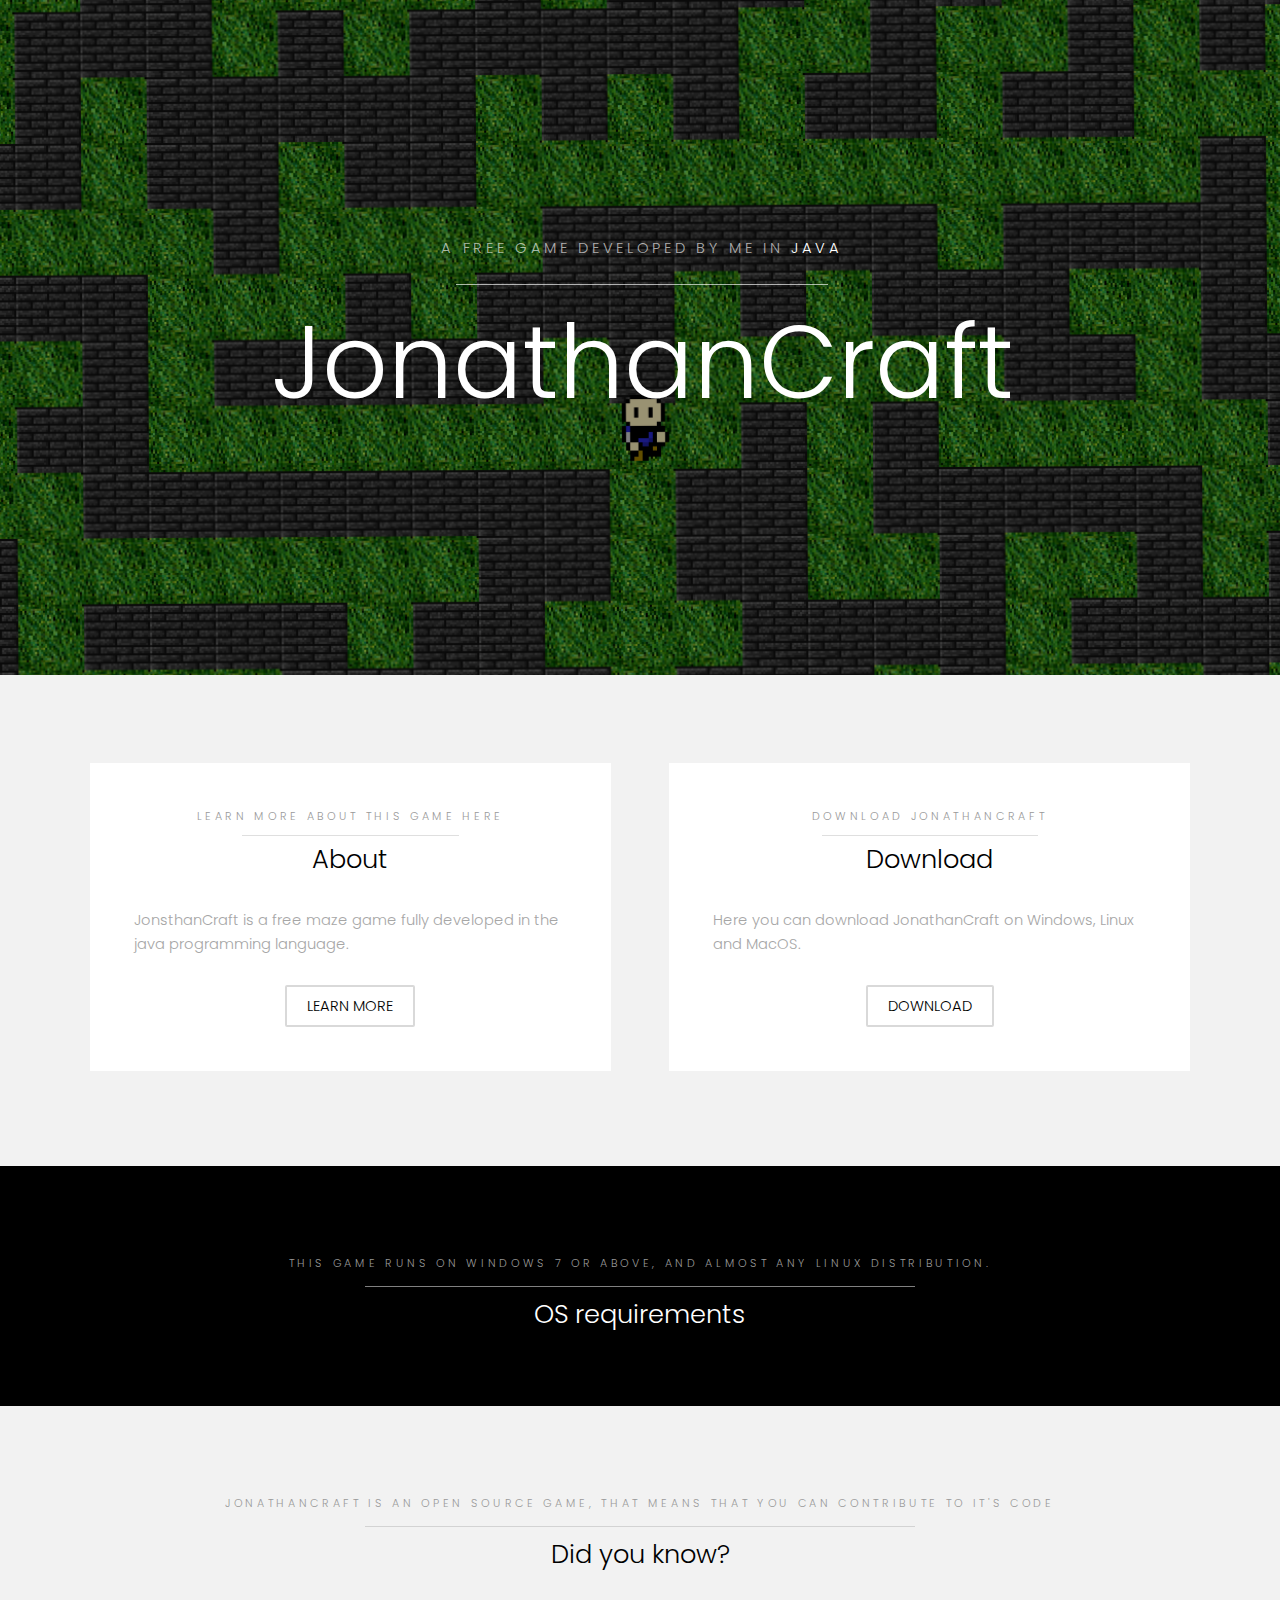
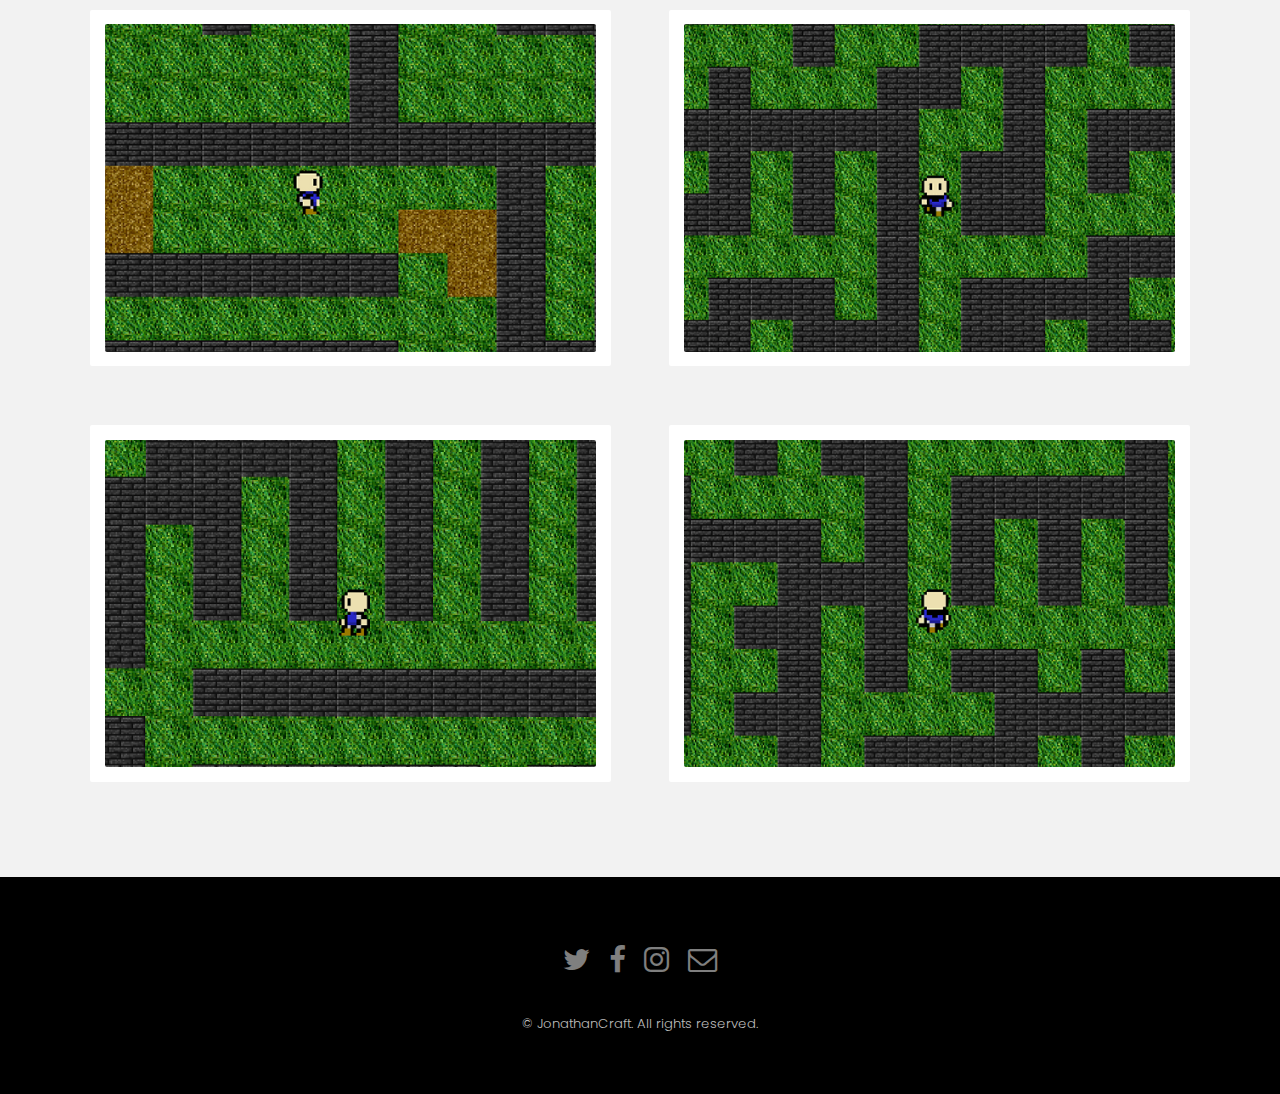
==== commit f7ec3dcb: "Update index.html" ====
--- a/index.html
+++ b/index.html
@@ -15,62 +15,18 @@
 				<!-- <a href="#menu">Menu</a> -->
 			</header>
 
-		<!-- Nav -->
-			<!-- <nav id="menu">
-				<ul class="links">
-					<li><a href="index.html">Home</a></li>
-					<li><a href="generic.html">Generic</a></li>
-					<li><a href="elements.html">Elements</a></li>
-				</ul>
-			</nav> -->
-
-		<!-- Banner -->
+		
 			<section class="banner full">
 				<article>
 					<img src="images/slide01.png" alt="" />
 					<div class="inner">
 						<header>
-							<p>A free open source game developed by me in  <a href="https://www.oracle.com/java/">Java</a></p>
+							<p>A free game developed by me in  <a href="https://www.oracle.com/java/">Java</a></p>
 							<h2>JonathanCraft</h2>
 						</header>
 					</div>
 				</article>
-				<!-- <article>
-					<img src="images/slide02.jpg" alt="" />
-					<div class="inner">
-						<header>
-							<p>Lorem ipsum dolor sit amet nullam feugiat</p>
-							<h2>Magna etiam</h2>
-						</header>
-					</div>
-				</article>
-				<article>
-					<img src="images/slide03.jpg"  alt="" />
-					<div class="inner">
-						<header>
-							<p>Sed cursus aliuam veroeros lorem ipsum nullam</p>
-							<h2>Tempus dolor</h2>
-						</header>
-					</div>
-				</article>
-				<article>
-					<img src="images/slide04.jpg"  alt="" />
-					<div class="inner">
-						<header>
-							<p>Adipiscing lorem ipsum feugiat sed phasellus consequat</p>
-							<h2>Etiam feugiat</h2>
-						</header>
-					</div>
-				</article>
-				<article>
-					<img src="images/slide05.jpg"  alt="" />
-					<div class="inner">
-						<header>
-							<p>Ipsum dolor sed magna veroeros lorem ipsum</p>
-							<h2>Lorem adipiscing</h2>
-						</header>
-					</div>
-				</article> -->
+				
 			</section>
 
 		<!-- One -->
@@ -88,7 +44,7 @@
 										<p>Learn more about this game here</p>
 										<h2>About</h2>
 									</header>
-									<p> JonsthanCraft is a free open source maze game fully developed in the java programming language.</p>
+									<p> JonsthanCraft is a free maze game fully developed in the java programming language.</p>
 									<footer class="align-center">
 										<a href="https://github.com/yonatanmx/JonathanCraft/blob/main/README.md" class="button alt">Learn More</a>
 									</footer>
@@ -108,7 +64,7 @@
 									</header>
 									<p> Here you can download JonathanCraft on Windows, Linux and MacOS.</p>
 									<footer class="align-center">
-										<a href="#" class="button alt">Download</a>
+										<a href="download.html" class="button alt">Download</a>
 									</footer>
 								</div>
 							</div>
@@ -122,8 +78,8 @@
 			<section id="two" class="wrapper style3">
 				<div class="inner">
 					<header class="align-center">
-						<p>Because this game is so optimized, almost any computer can run it.</p>
-						<h2>Computer requirements</h2>
+						<p>This game runs on windows 7 or above, and almost any linux distribution.</p>
+						<h2>OS requirements</h2>
 					</header>
 				</div>
 			</section>
@@ -165,7 +121,7 @@
 			<footer id="footer">
 				<div class="container">
 					<ul class="icons">
-						<li><a href="#" class="icon fa-twitter"><span class="label">Twitter</span></a></li>
+						<li><a href="#" class = "icon fa-twitter"><span class="label">Twitter</span></a></li>
 						<li><a href="#" class="icon fa-facebook"><span class="label">Facebook</span></a></li>
 						<li><a href="https://www.instagram.com/Jonathan_Marx1/" class="icon fa-instagram"><span class="label">Instagram</span></a></li>
 						<li><a href="mailto:marxyonatan@gmail.com" class="icon fa-envelope-o"><span class="label">Email</span></a></li>
@@ -184,4 +140,4 @@
 			<script src="assets/js/main.js"></script>
 
 	</body>
-</html>+</html>
